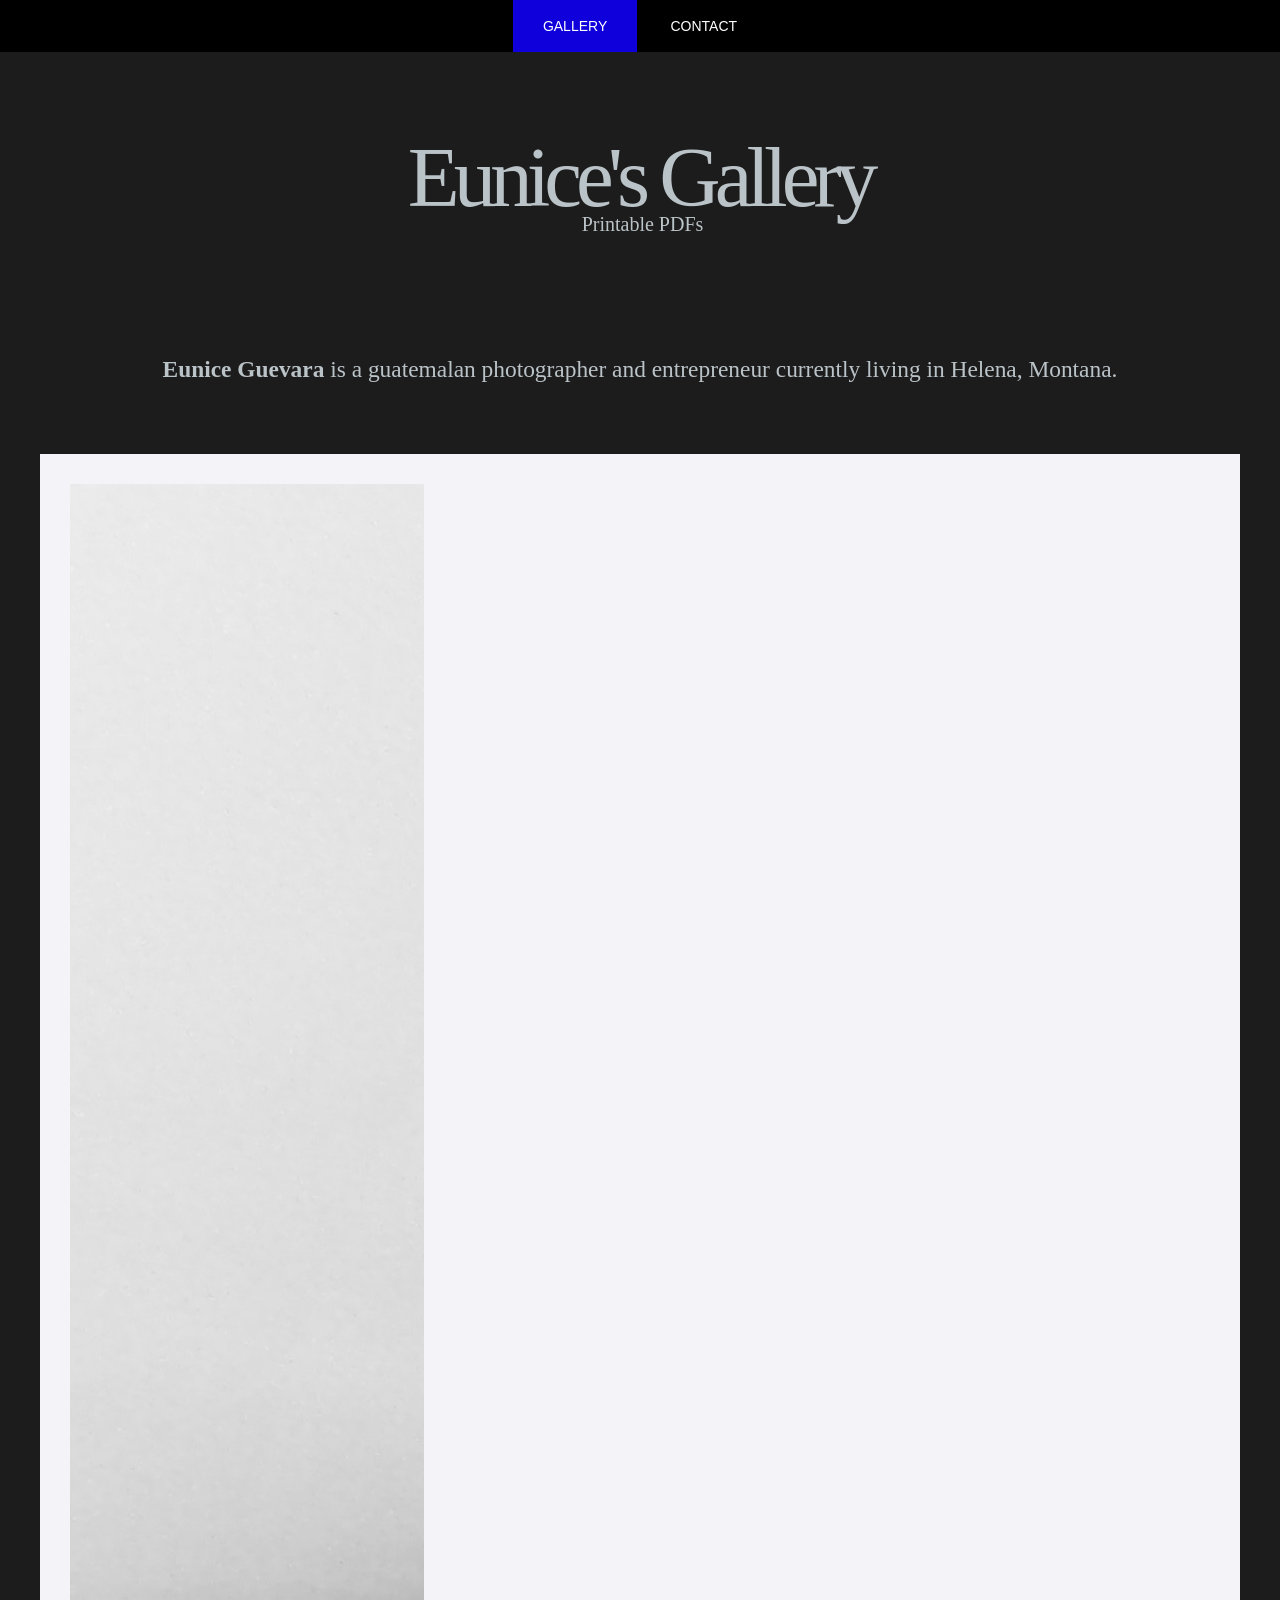
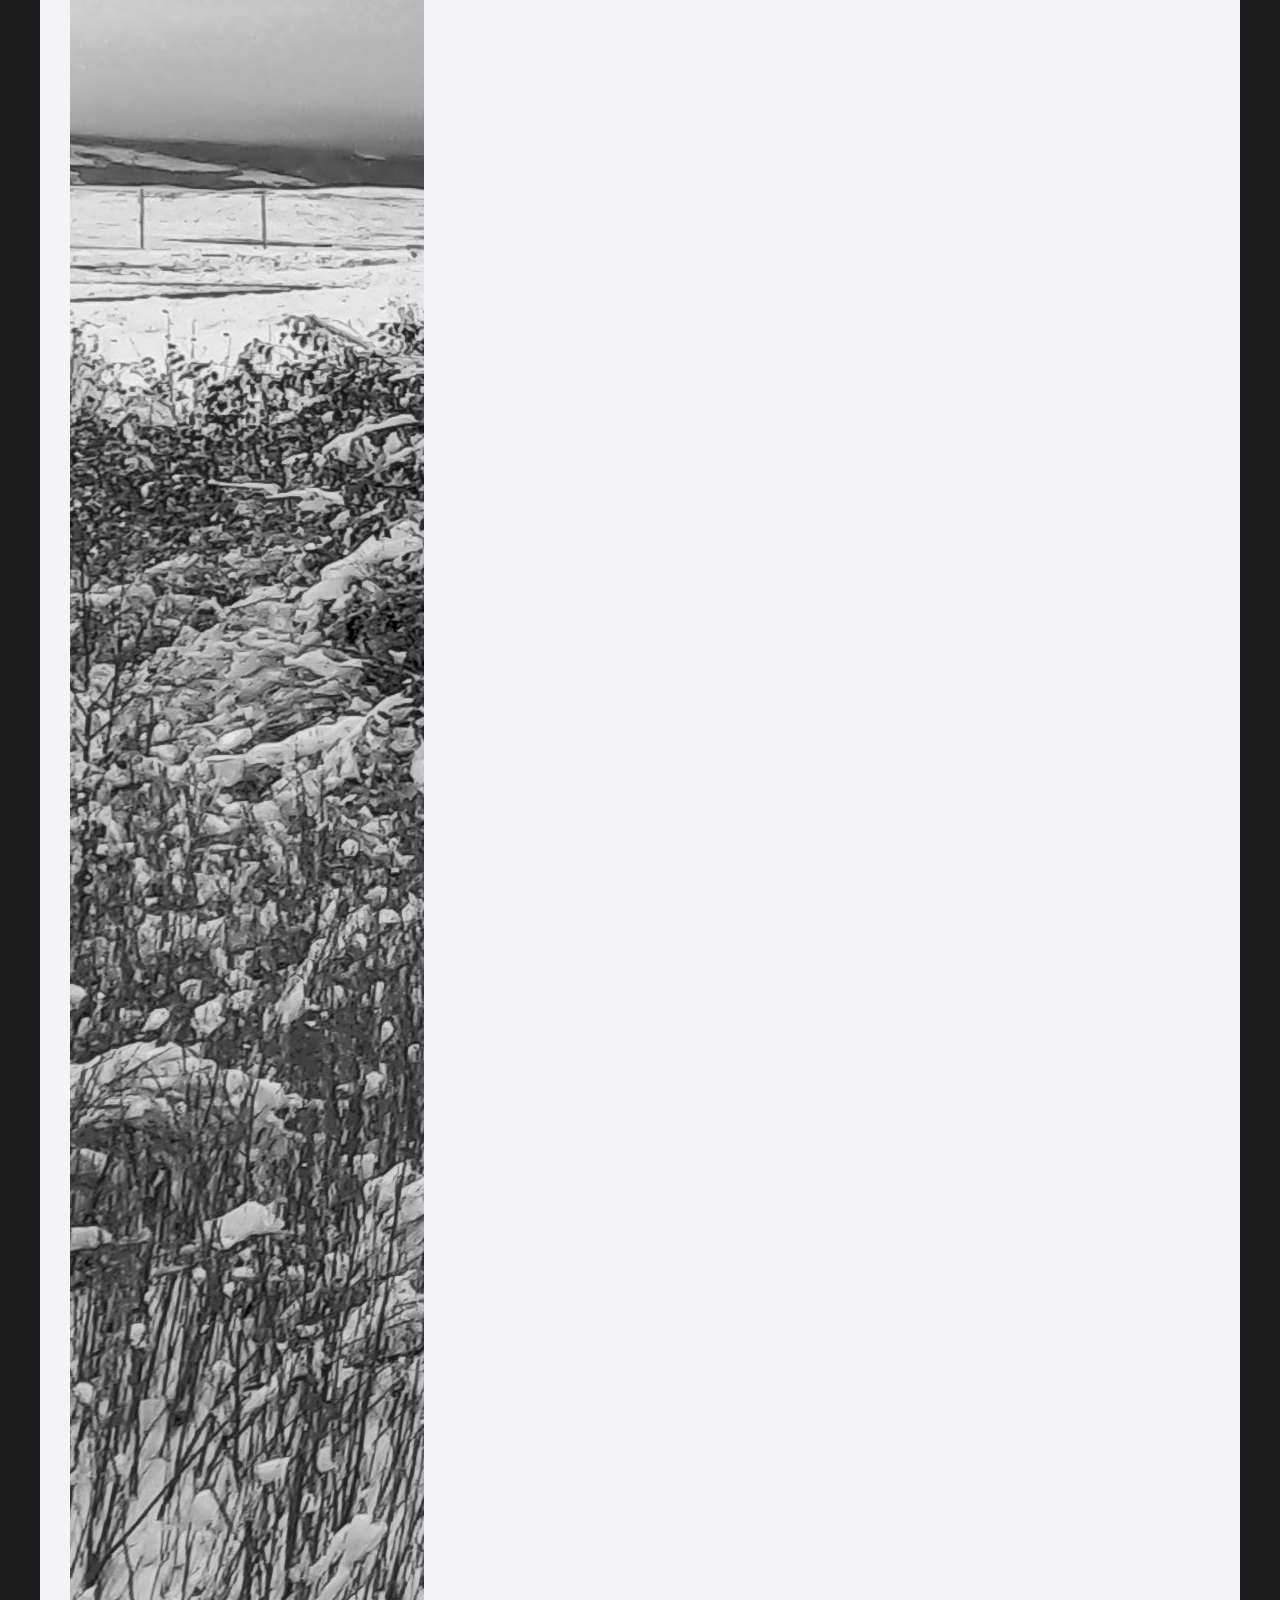
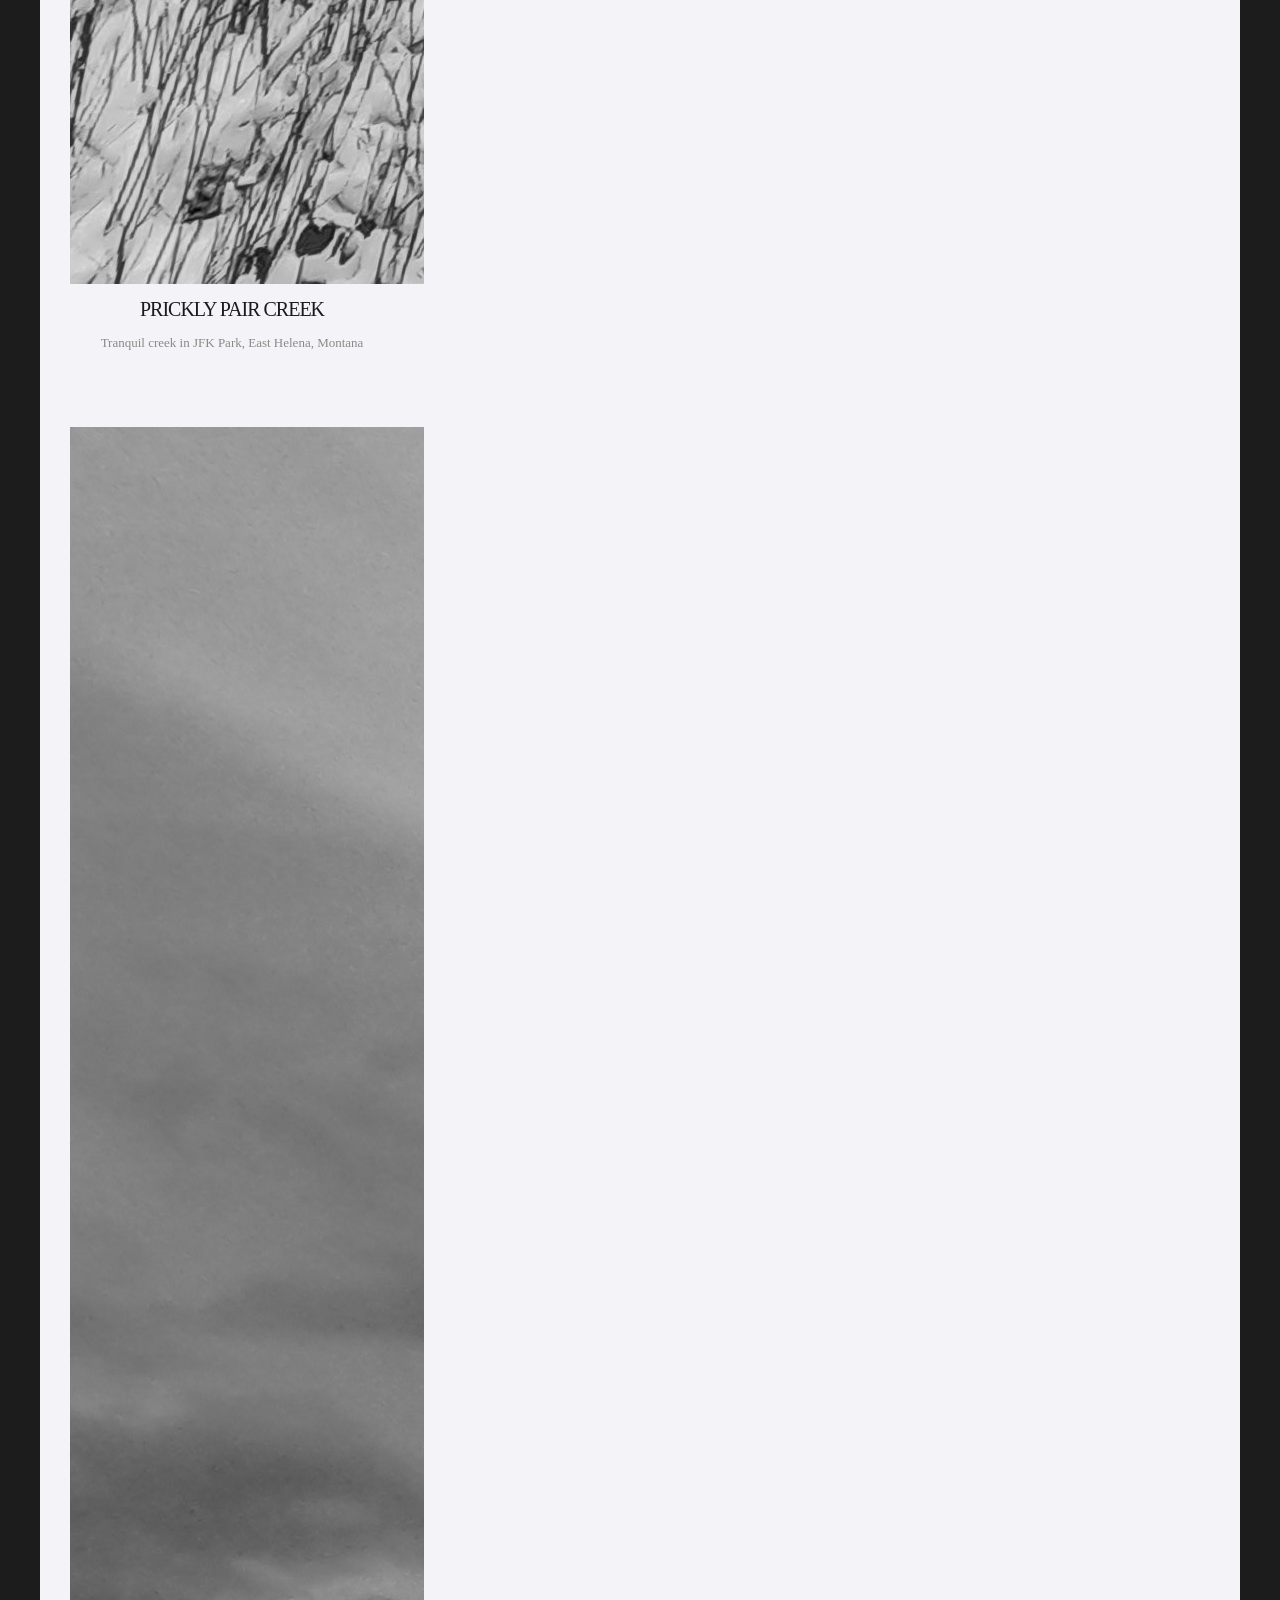
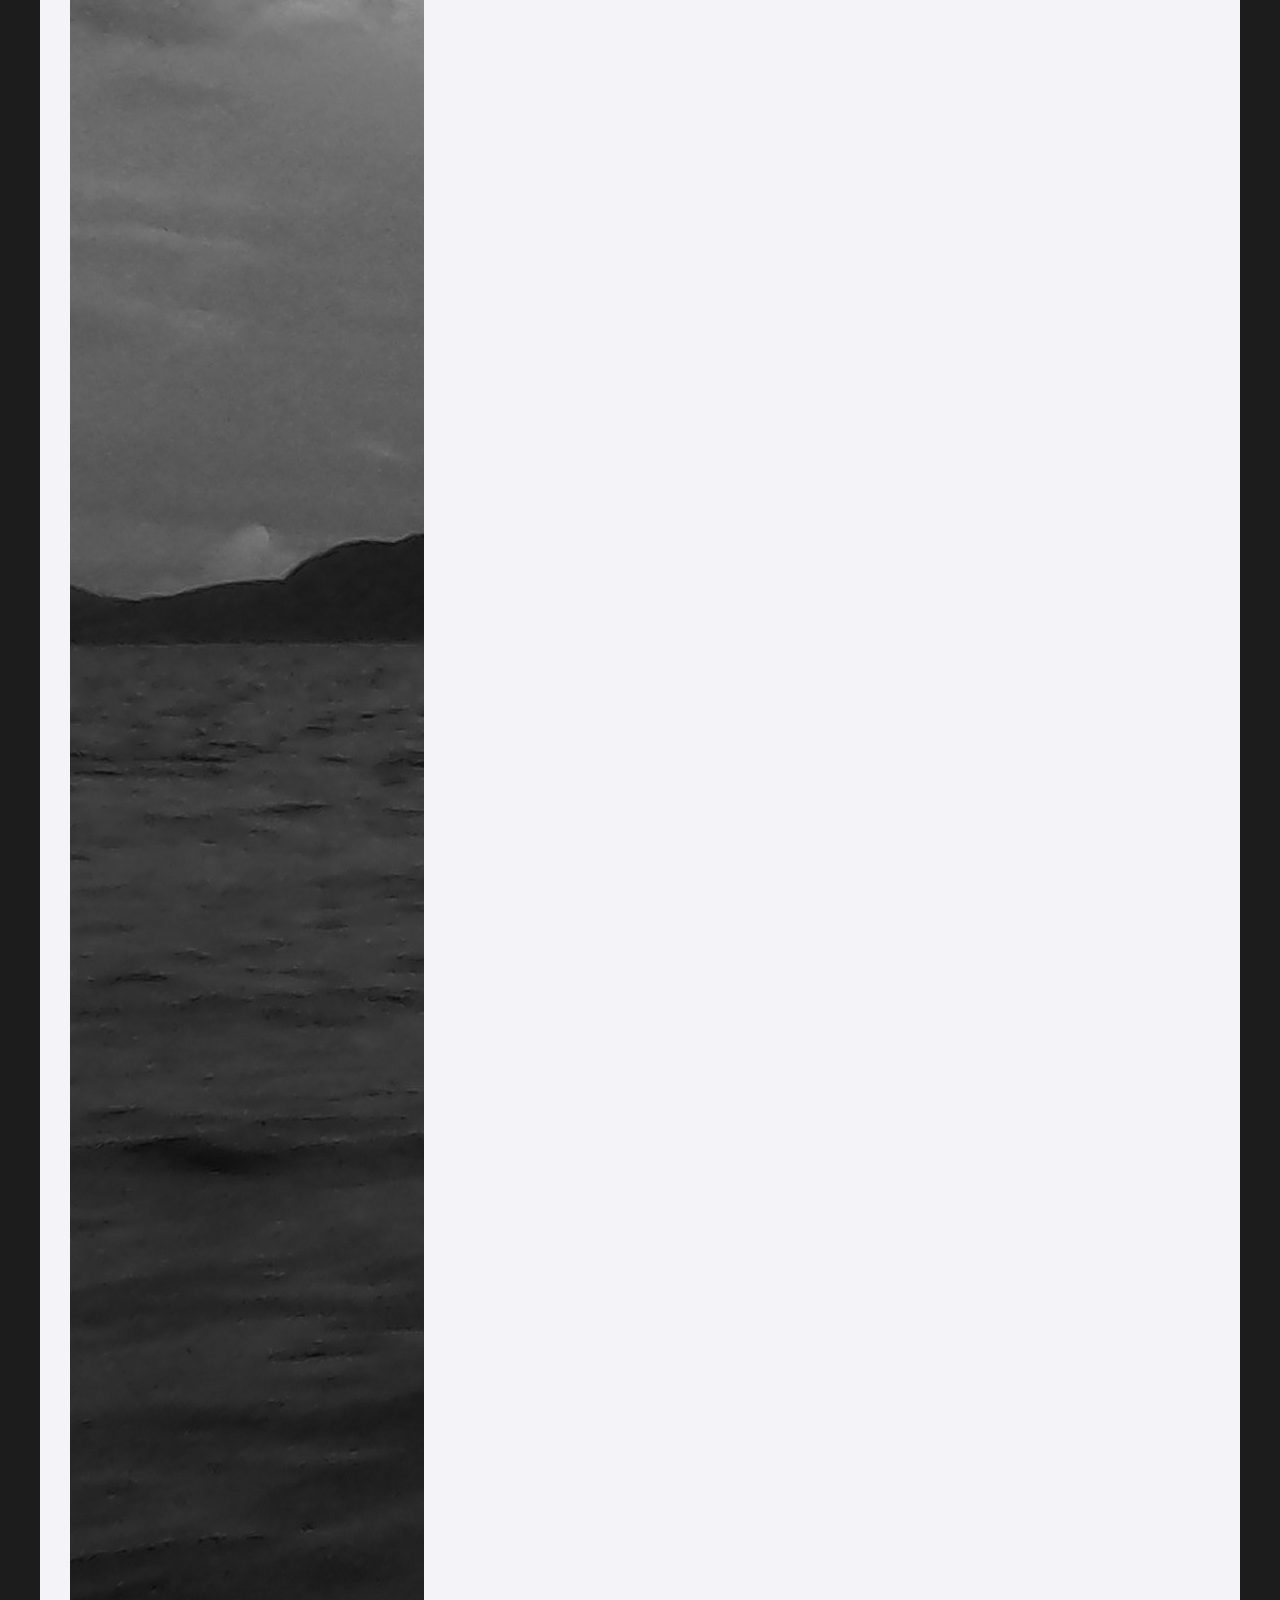
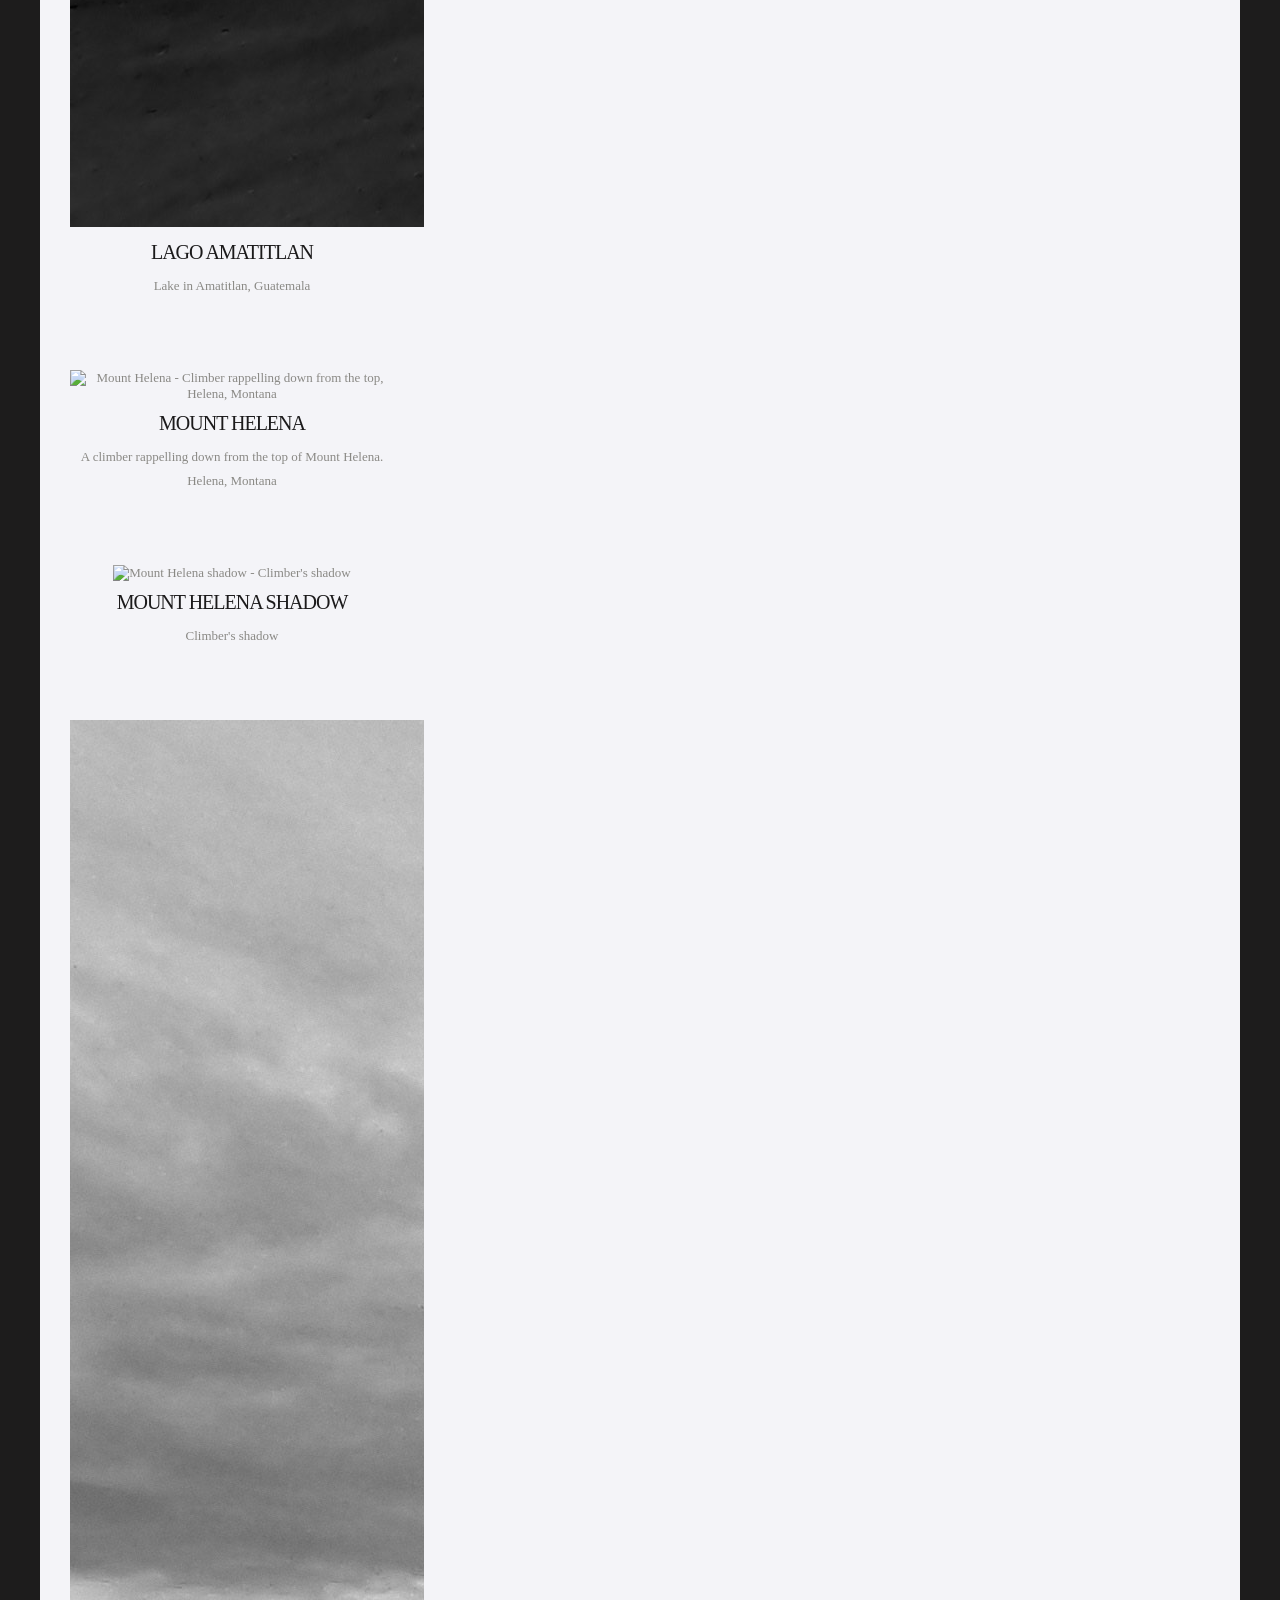
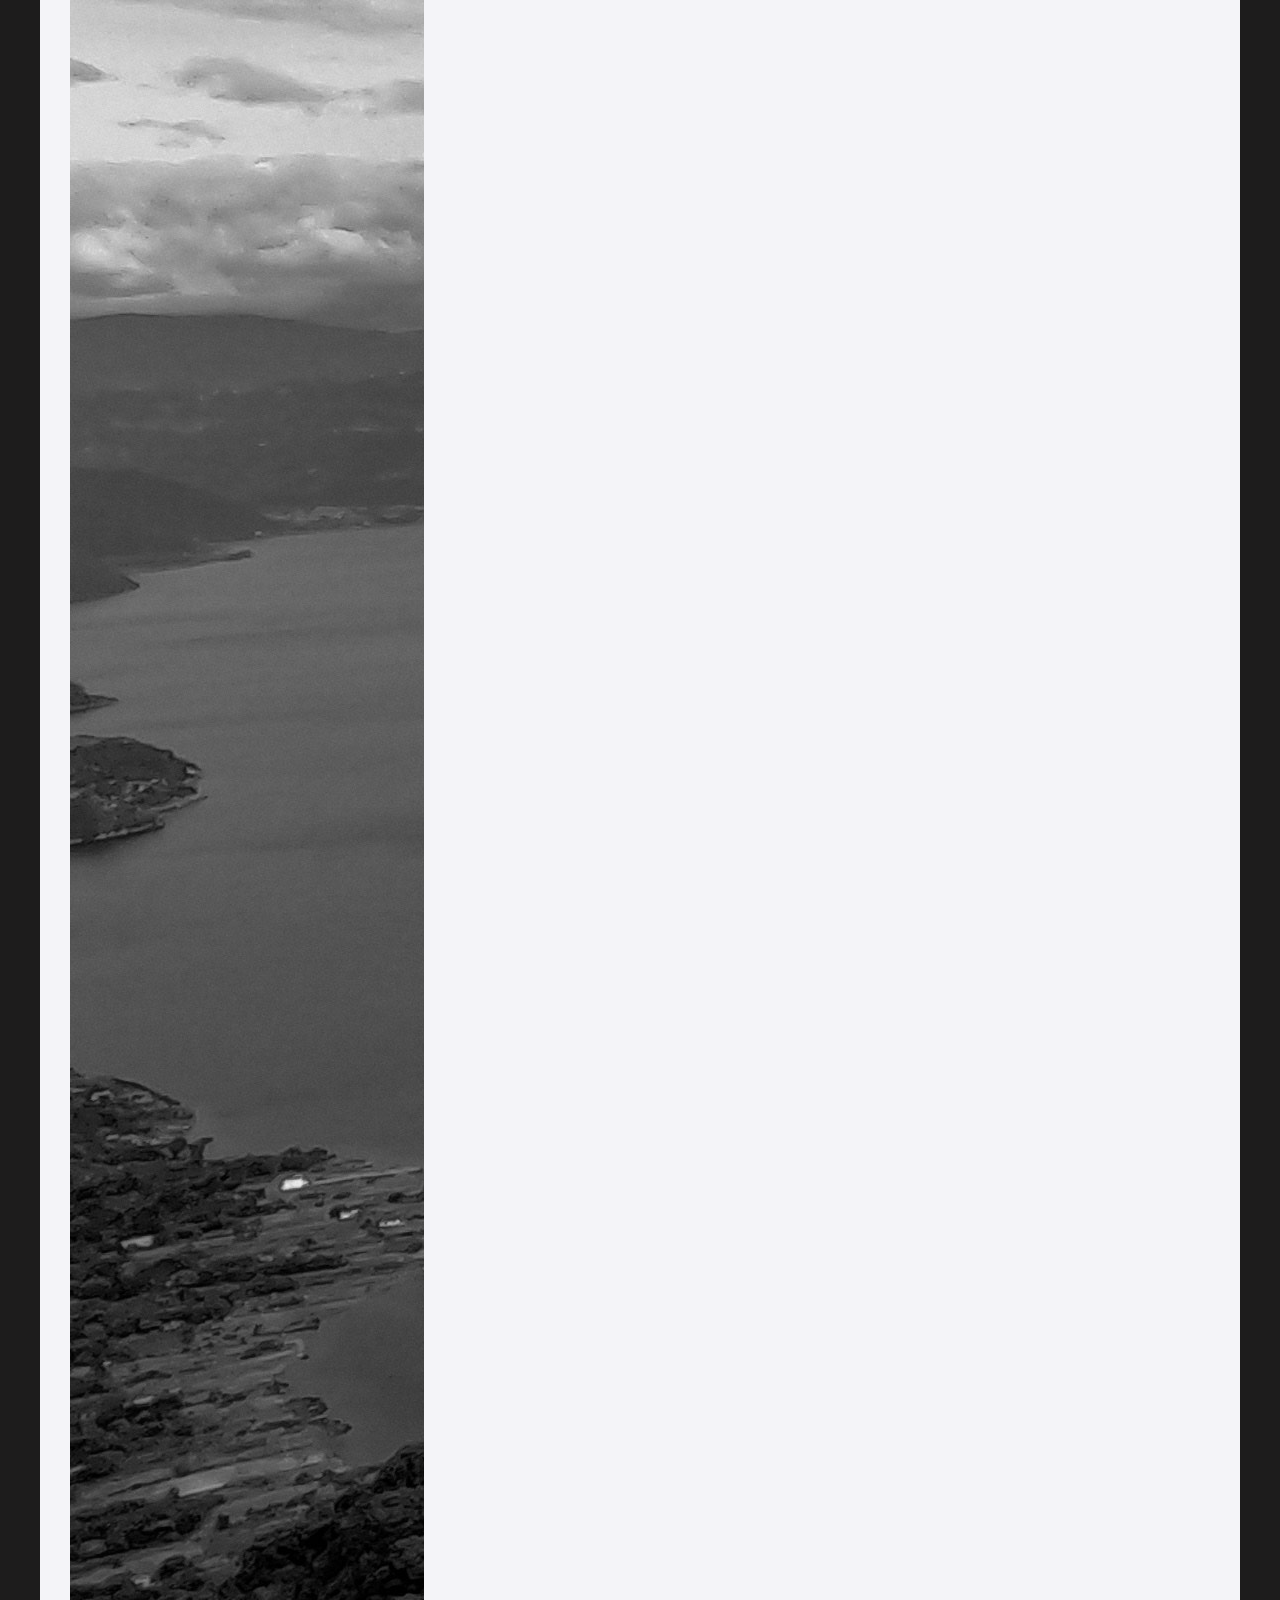
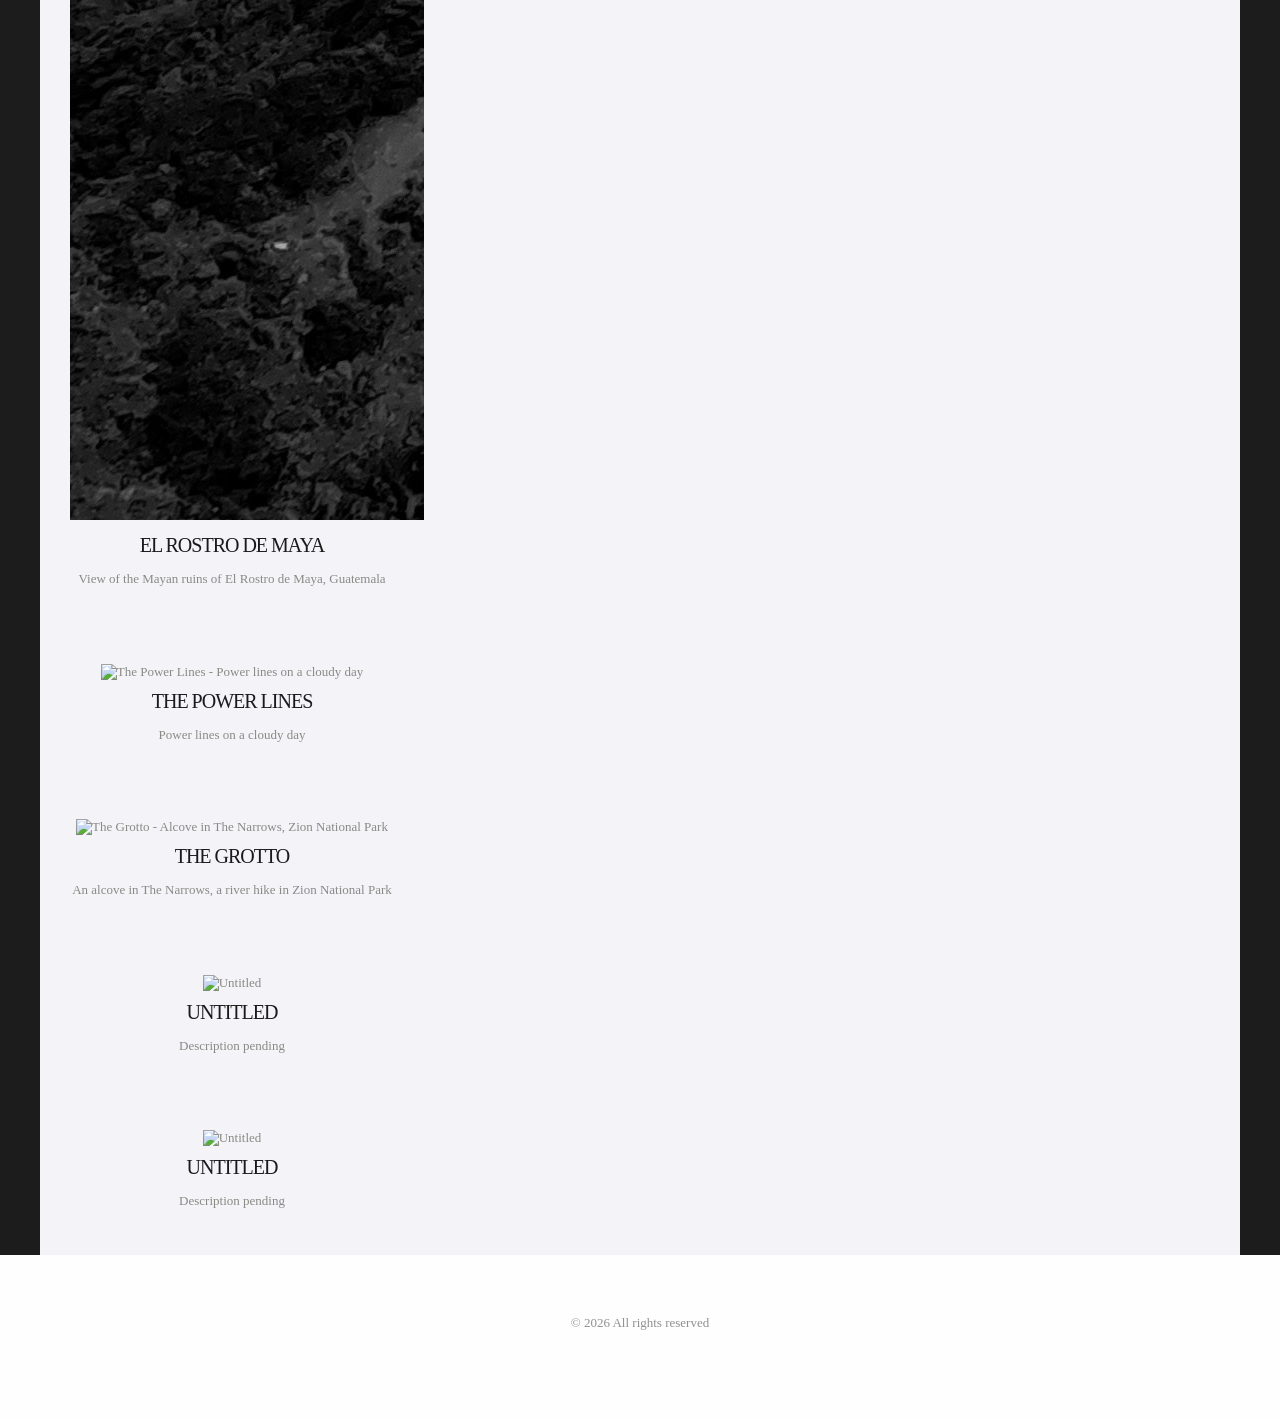
==== index.html @ c4371e1d "HTML layout changes, small bug fixes" ====
<!DOCTYPE html>
<html lang="en">
<head>
<meta charset="utf-8" />
<meta name="viewport" content="width=device-width, initial-scale=1" />
<meta name="keywords" content="" />
<meta name="description" content="" />
<title>Eunice's Gallery</title>
<link href="https://fonts.googleapis.com/css2?family=Cormorant+Garamond:ital,wght@0,400;0,600;1,400&family=Source+Sans+3:ital,wght@0,400;0,600;1,400&display=swap" rel="stylesheet" />
<link href="style.css" rel="stylesheet" type="text/css" media="screen" />
<script async src="https://js.stripe.com/v3/buy-button.js"></script>
</head>
<body>
<div id="wrapper">
	<div id="menu-wrapper">
		<div id="menu" class="container">
			<ul>
				<li class="current_page_item"><a href="index.html">Gallery</a></li>
				<li><a href="contact.html">Contact</a></li>
			</ul>
		</div>
	</div>
	<div id="logo" class="container">
		<h1>Eunice's Gallery</h1>
		<p>Printable PDFs</p>
	</div>
	<div id="page" class="container">
		<div>
			<div class="entry">
				<p class="intro"><strong>Eunice Guevara</strong> is a guatemalan photographer and entrepreneur currently living in Helena, Montana.</p>
			</div>
		</div>
	</div>
	<div class="gallery-grid container">
		<div class="box-style">
			<div class="content">
				<div class="image"><img src="images/img01.jpeg" alt="Prickly Pair Creek - Tranquil creek in JFK Park, East Helena, Montana" /></div>
				<h2>Prickly Pair Creek</h2>
				<p>Tranquil creek in JFK Park, East Helena, Montana</p>
				<stripe-buy-button
					buy-button-id="buy_btn_1Sq5bWKUX8A6YKZTc5hW4Otv"
					publishable-key="pk_live_51Sq2UMKUX8A6YKZTf3K6FGjm3uSjKc6N1aVBlpiPwycsDrg4EuptDWlajyxAMnk3LKfbqgIzJBABtNKM85NfWaEQ00SkptkQhx"
					>
					</stripe-buy-button>
					

<!-- <div>
  <style type="text/css">
    .pp-62KWH99VJ77AY{ text-align:center;border:none;border-radius:0.25rem;min-width:11.625rem;padding:0 2rem;height:2.625rem;font-weight:bold;background-color:#FFD140;color:#000000;font-family:"Helvetica Neue",Arial,sans-serif;font-size:1rem;line-height:1.25rem;cursor:pointer; }
  </style>
  <form action="https://www.paypal.com/ncp/payment/62KWH99VJ77AY" method="post" target="_blank" style="display:inline-grid;justify-items:center;align-content:start;gap:0.5rem;">
    <input class="pp-62KWH99VJ77AY" type="submit" value="Buy Now" />
    <img src="https://www.paypalobjects.com/images/Debit_Credit_APM.svg" alt="cards" />
    <div style="font-size:0.75rem;">
      Powered by
      <img src="https://www.paypalobjects.com/paypal-ui/logos/svg/paypal-wordmark-color.svg" alt="paypal" style="height:0.875rem;vertical-align:middle;" />
    </div>
  </form>
</div> -->
				</div>
			</div>
		<div class="box-style">
			<div class="content">
				<div class="image"><img src="images/img02.jpeg" alt="LAGO Amatitlan - Lake in Amatitlan, Guatemala" /></div>
				<h2>LAGO Amatitlan</h2>
				<p>Lake in Amatitlan, Guatemala </p>
					<stripe-buy-button
					buy-button-id="buy_btn_1Sq5bWKUX8A6YKZTc5hW4Otv"
					publishable-key="pk_live_51Sq2UMKUX8A6YKZTf3K6FGjm3uSjKc6N1aVBlpiPwycsDrg4EuptDWlajyxAMnk3LKfbqgIzJBABtNKM85NfWaEQ00SkptkQhx"
					>
					</stripe-buy-button>
				</div>
			</div>
		<div class="box-style">
			<div class="content">
				<div class="image"><img src="images/img03.jpeg" alt="Mount Helena - Climber rappelling down from the top, Helena, Montana" /></div>
				<h2>Mount Helena</h2>
				<p>A climber rappelling down from the top of Mount Helena. Helena, Montana</p>
					<stripe-buy-button
					buy-button-id="buy_btn_1Sq5bWKUX8A6YKZTc5hW4Otv"
					publishable-key="pk_live_51Sq2UMKUX8A6YKZTf3K6FGjm3uSjKc6N1aVBlpiPwycsDrg4EuptDWlajyxAMnk3LKfbqgIzJBABtNKM85NfWaEQ00SkptkQhx"
					>
					</stripe-buy-button>
				</div>
			</div>
		<div class="box-style">
			<div class="content">
				<div class="image"><img src="images/img04.jpeg" alt="Mount Helena shadow - Climber's shadow" loading="lazy" /></div>
				<h2>Mount Helena Shadow</h2>
				<p>Climber's shadow</p>
					<stripe-buy-button
					buy-button-id="buy_btn_1Sq5bWKUX8A6YKZTc5hW4Otv"
					publishable-key="pk_live_51Sq2UMKUX8A6YKZTf3K6FGjm3uSjKc6N1aVBlpiPwycsDrg4EuptDWlajyxAMnk3LKfbqgIzJBABtNKM85NfWaEQ00SkptkQhx"
					>
					</stripe-buy-button>
				</div>
			</div>
		<div class="box-style">
			<div class="content">
				<div class="image"><img src="images/img05.jpeg" alt="El Rostro de Maya - Mayan ruins, Guatemala" loading="lazy" /></div>
				<h2>El Rostro de Maya</h2>
				<p>View of the Mayan ruins of El Rostro de Maya, Guatemala</p>
					<stripe-buy-button
					buy-button-id="buy_btn_1Sq5bWKUX8A6YKZTc5hW4Otv"
					publishable-key="pk_live_51Sq2UMKUX8A6YKZTf3K6FGjm3uSjKc6N1aVBlpiPwycsDrg4EuptDWlajyxAMnk3LKfbqgIzJBABtNKM85NfWaEQ00SkptkQhx"
					>
					</stripe-buy-button>
				</div>
			</div>
		<div class="box-style">
			<div class="content">
				<div class="image"><img src="images/img06.jpeg" alt="The Power Lines - Power lines on a cloudy day" loading="lazy" /></div>
				<h2>The Power Lines</h2>
				<p>Power lines on a cloudy day</p>
					<stripe-buy-button
					buy-button-id="buy_btn_1Sq5bWKUX8A6YKZTc5hW4Otv"
					publishable-key="pk_live_51Sq2UMKUX8A6YKZTf3K6FGjm3uSjKc6N1aVBlpiPwycsDrg4EuptDWlajyxAMnk3LKfbqgIzJBABtNKM85NfWaEQ00SkptkQhx"
					>
					</stripe-buy-button>
				</div>
			</div>
		<div class="box-style">
			<div class="content">
				<div class="image"><img src="images/img07.jpeg" alt="The Grotto - Alcove in The Narrows, Zion National Park" loading="lazy" /></div>
				<h2>The Grotto</h2>
				<p>An alcove in The Narrows, a river hike in Zion National Park</p>
					<stripe-buy-button
					buy-button-id="buy_btn_1Sq5bWKUX8A6YKZTc5hW4Otv"
					publishable-key="pk_live_51Sq2UMKUX8A6YKZTf3K6FGjm3uSjKc6N1aVBlpiPwycsDrg4EuptDWlajyxAMnk3LKfbqgIzJBABtNKM85NfWaEQ00SkptkQhx"
					>
					</stripe-buy-button>
				</div>
			</div>
		<div class="box-style">
			<div class="content">
				<div class="image"><img src="images/img08.jpeg" alt="Untitled" loading="lazy" /></div>
				<h2>Untitled</h2>
				<p>Description pending</p>
					<stripe-buy-button
					buy-button-id="buy_btn_1Sq5bWKUX8A6YKZTc5hW4Otv"
					publishable-key="pk_live_51Sq2UMKUX8A6YKZTf3K6FGjm3uSjKc6N1aVBlpiPwycsDrg4EuptDWlajyxAMnk3LKfbqgIzJBABtNKM85NfWaEQ00SkptkQhx"
					>
					</stripe-buy-button>
				</div>
			</div>
		<div class="box-style">
			<div class="content">
				<div class="image"><img src="images/img09.jpeg" alt="Untitled" loading="lazy" /></div>
				<h2>Untitled</h2>
				<p>Description pending</p>
					<stripe-buy-button
					buy-button-id="buy_btn_1Sq5bWKUX8A6YKZTc5hW4Otv"
					publishable-key="pk_live_51Sq2UMKUX8A6YKZTf3K6FGjm3uSjKc6N1aVBlpiPwycsDrg4EuptDWlajyxAMnk3LKfbqgIzJBABtNKM85NfWaEQ00SkptkQhx"
					>
					</stripe-buy-button>
				</div>
			</div>
	</div>
	
</div>
<div id="footer">
	<p>© 2026 All rights reserved</p>
</div>
<div id="lightbox" aria-hidden="true">
	<img src="" alt="" />
</div>
<script>
document.querySelectorAll('.gallery-grid .image img').forEach(function(img) {
	img.style.cursor = 'pointer';
	img.addEventListener('click', function() {
		var lb = document.getElementById('lightbox');
		lb.querySelector('img').src = this.src;
		lb.querySelector('img').alt = this.alt;
		lb.classList.add('active');
		lb.setAttribute('aria-hidden', 'false');
	});
});
document.getElementById('lightbox').addEventListener('click', function() {
	this.classList.remove('active');
	this.setAttribute('aria-hidden', 'true');
});
</script>
</body>
</html>
---- style.css ----
/*
Design by TEMPLATED
http://templated.co
Released for free under the Creative Commons Attribution License
*/

body {
	margin: 0;
	padding: 0;
	background: #dde6e50a;
	font-family: 'Oxygen', serif;
	font-size: 13px;
	color: #8A8985;
}

h1, h2, h3 {
	margin: 0;
	padding: 0;
	text-transform: uppercase;
	font-weight: 300;
	color: #bac3c7;
}

h1 {
	font-size: 2em;
}

h2 {
	font-size: 2.8em;
	
}

h3 {
	font-size: 1.6em;
}

p, ul, ol {
	margin-top: 0;
	line-height: 180%;
}

.intro {
	text-align: center;
	font-size: 1.8em;
	color: #bac3c7;
}

ul, ol {
}

a {
	text-decoration: none;
	color: #5BA689;
}

a:hover {
}

/* Wrapper controls the background color of the page */
#wrapper {
	overflow: hidden;
	background: #1d1c1c;
}

.container {
	width: 1200px;
	margin: 0px auto;
}

/* Header */

#header-wrapper {
	overflow: hidden;
	height: 600px;
}

#header {
	width: 960px;
	height: 200px;
	margin: 0 auto;
	padding: 0px 20px;
}

/* Banner */

#banner {
	overflow: hidden;
	height: 400px;
	background: url(images/img04.jpg) no-repeat center bottom;
}

#banner .image-style {
	border: 15px solid #F4F4F4;
}

/* Logo */

#logo {
	overflow: hidden;
	height: 250px;
}

#logo h1, #logo p {
	text-align: center;
}

#logo h1 {
	padding: 50px 0px 0px 0px;
	letter-spacing: -6px;
	text-transform: none;
	font-size: 85px;
}

#logo p {
	margin-top: -20px;
	padding: 0px 0px 0px 5px;
	font-size: 20px;
	font-weight: 300;
	color: #bac3c7;
}

#logo p a {
	color: #696969;
}

#logo a {
	border: none;
	background: none;
	text-decoration: none;
	color: #3C342E;
}

/* Splash */

#splash {
	overflow: hidden;
	padding: 0px 0px 50px 0px;
	border-bottom: 1px dashed #E7E2DC;
	letter-spacing: -3px;
	text-align: center;
	font-size: 48px;
}

#splash span {
	color: #313131;
}

/* Search */

#search {
	float: right;
	width: 280px;
	height: 60px;
	padding: 20px 0px 0px 0px;
}

#search form {
	height: 41px;
	margin: 0;
	padding: 10px 0 0 20px;
}

#search fieldset {
	margin: 0;
	padding: 0;
	border: none;
}

#search-text {
	width: 170px;
	padding: 6px 5px 2px 5px;
	border: 1px solid #DEDEDE;
	background: #FFFFFF;
	text-transform: lowercase;
	font: normal 11px Arial, Helvetica, sans-serif;
	color: #5D781D;
}

#search-submit {
	width: 50px;
	height: 22px;
	border: none;
	background: #B9B9B9;
	color: #000000;
}

/* Menu */

#menu-wrapper {
	overflow: hidden;
	height: 52px;
	margin-bottom: 2em;
	background: #000000;
}

#menu {
	overflow: hidden;
	height: 52px;
}

#menu ul {
	margin: 0;
	padding: 0px 0px 0px 0px;
	list-style: none;
	line-height: normal;
	text-align: center;
}

#menu li {
	display: inline-block;
}

#menu a {
	display: block;
	padding: 0px 30px;
	line-height: 52px;
	border: none;
	text-decoration: none;
	text-transform: lowercase;
	text-align: center;
	text-transform: uppercase;
	font-family: 'Oswald', sans-serif;
	font-size: 14px;
	font-weight: 300;
	color: #FFFFFF;
}

#menu a:hover, #menu .current_page_item a {
	background: #0F00DB;
	text-decoration: none;
	color: #FFFFFF;
}

#menu .current_page_item a {
}

/* Page */

#page {
	overflow: hidden;
	padding: 20px 20px 40px 20px;
}

/* Content */

#content {
	float: left;
	width: 752px;
	padding: 0px 0px 0px 0px;
	
	
}

.post {
	overflow: hidden;
}

.post .title {
	margin: 0px 0px 30px 0px;
	padding: 0px 0px 10px 0px;
	border-bottom: 3px solid #E0E1D6;
	text-shadow: 1px 1px 0px #FFFFFF;
	font-size: 26px;
	color: #373737;
}

.post .title a {
	border: none;
	color: #373737;
}

.post .meta {
	margin-bottom: 30px;
	padding: 0px;
	text-align: left;
	font-size: 16px;
}

.post .meta .date {
	float: left;
}

.post .meta .posted {
	float: right;
}

.post .meta a {
}

.post .entry {
	padding: 0px 0px 20px 0px;
	padding-bottom: 20px;
	text-align: justify;
}

.links {
	padding-top: 20px;
	margin-bottom: 30px;
}

.more {
	display: block;
	float: left;
	width: 88px;
	height: 25px;
	padding: 2px 0px 0px 0px;
	margin-right: 10px;
	background: url(images/img08.jpg) no-repeat left top;
	text-align: center;
	color: #FFFFFF;
}

.comments {
	display: block;
	float: left;
	width: 88px;
	height: 25px;
	padding: 2px 0px 0px 0px;
	background: url(images/img08.jpg) no-repeat left top;
	text-align: center;
	color: #FFFFFF;
}

/* Sidebar */

#sidebar {
	float: right;
	width: 384px;
	margin: 0px;
	padding: 0px 0px 0px 0px;
	color: #787878;
}

#sidebar h2 {
	margin: 0px 0px 30px 0px;
	padding: 0px 0px 10px 0px;
	border-bottom: 3px solid #E0E1D6;
	text-shadow: 1px 1px 0px #FFFFFF;
	font-size: 26px;
	color: #373737;
}

#sidebar a {
	border: none;
}

#sidebar a:hover {
	text-decoration: underline;
}

/* Calendar */

#calendar {
}

#calendar_wrap {
	padding: 20px;
}

#calendar table {
	width: 100%;
}

#calendar tbody td {
	text-align: center;
}

#calendar #next {
	text-align: right;
}

/* Three Column Footer Content */

#footer-bg {
	overflow: hidden;
	padding: 70px 0px;
	background: #3C342E;
	border-top: 10px solid #E5E6DD;
}

#footer-content {
}

#footer-content h2 {
	margin: 0px 0px 20px 0px;
	padding: 0px 0px 10px 0px;
	border-bottom: 2px solid #DE5635;
	font-size: 22px;
	color: #FFFFFF;
}

#column1 {
	float: left;
	width: 384px;
	margin-right: 20px;
}

#column2 {
	float: left;
	width: 384px;
}

#column3 {
	float: right;
	width: 384px;
}

/* Footer */

#footer {
	height: 100px;
	margin: 0 auto;
	padding: 50px 0px 0px 0px;
}

#footer p {
	margin: 0;
	padding-top: 10px;
	line-height: normal;
	text-align: center;
	text-shadow: 1px 1px 0px #FFFFFF;
	color: #909090;
}

#footer a {
	text-decoration: underline;
	color: #909090;
}

#footer a:hover {
	text-decoration: none;
	color: #383838;
}

/* Contact page: keep the footer compact since the page has minimal content */
.page-contact #footer {
	height: auto;
	padding: 16px 0px;
}

.page-contact #footer p {
	padding-top: 15px;
}

/* Contact page: shrink the tall header area so the footer doesn't feel far away */
.page-contact #logo {
	height: 700px;
	padding-bottom: 20px;
}

.page-contact #logo h1 {
	padding-top: 30px;
}

.box1 {
	overflow: hidden;
	height: 300px;
	background: url(images/img04.jpg) no-repeat center bottom;
}

.list-style1 {
	margin: 0px;
	padding: 0px;
	list-style: none;
}

.list-style1 li {
	padding: 7px 0px 7px 0px;
	border-top: 1px dashed #E7E2DC;
}

.list-style1 .first {
	padding-top: 0px;
	border-top: none;
}

.list-style2 {
	margin: 0px;
	padding: 0px;
	list-style: none;
}

.list-style2 li {
	padding: 7px 0px 7px 0px;
}

.list-style2 a {
	color: #8A8985;
}

.list-style2 a:hover {
	text-decoration: underline;
}

.list-style2 .first {
	padding-top: 0px;
	border-top: none;
	background: none;
}

/* Banner */

#banner {
	overflow: hidden;
	height: 450px;
	background: url(images/img04.png) no-repeat center bottom;
}

/* Three Column Content */

#three-column {
	overflow: hidden;
	padding: 10px 0px 50px 0px;
}

#three-column .tbox1 {
	float: left;
	width: 384px;
	margin-right: 20px;
}

#three-column .tbox2 {
	float: left;
	width: 384px;
}

#three-column .tbox3 {
	float: right;
	width: 384px;
}

.box-style {
	background: #f4f4f8;
	text-align: center;
}

.box-style01
{
}


.box-style02
{
}

.box-style03
{
}


.box-style h2 {
	padding: 10px 0px;
	letter-spacing: -1px;
	font-size: 20px;
	color: #1b1a1b;
}

.box-style .image {
	width: 324px;
}

.box-style .arrow {
}

.box-style .content {
	overflow: hidden;
	width: 324px;
	padding: 30px;
}


.divider {
	overflow: hidden;
	height: 50px;
	background: url(images/img04.png) no-repeat center top;
}

.button
{
	display: inline-block;
	margin: 1em 0em;
	background: #000;
	padding: 1em 2em;
	color: #FFFFFF;
}
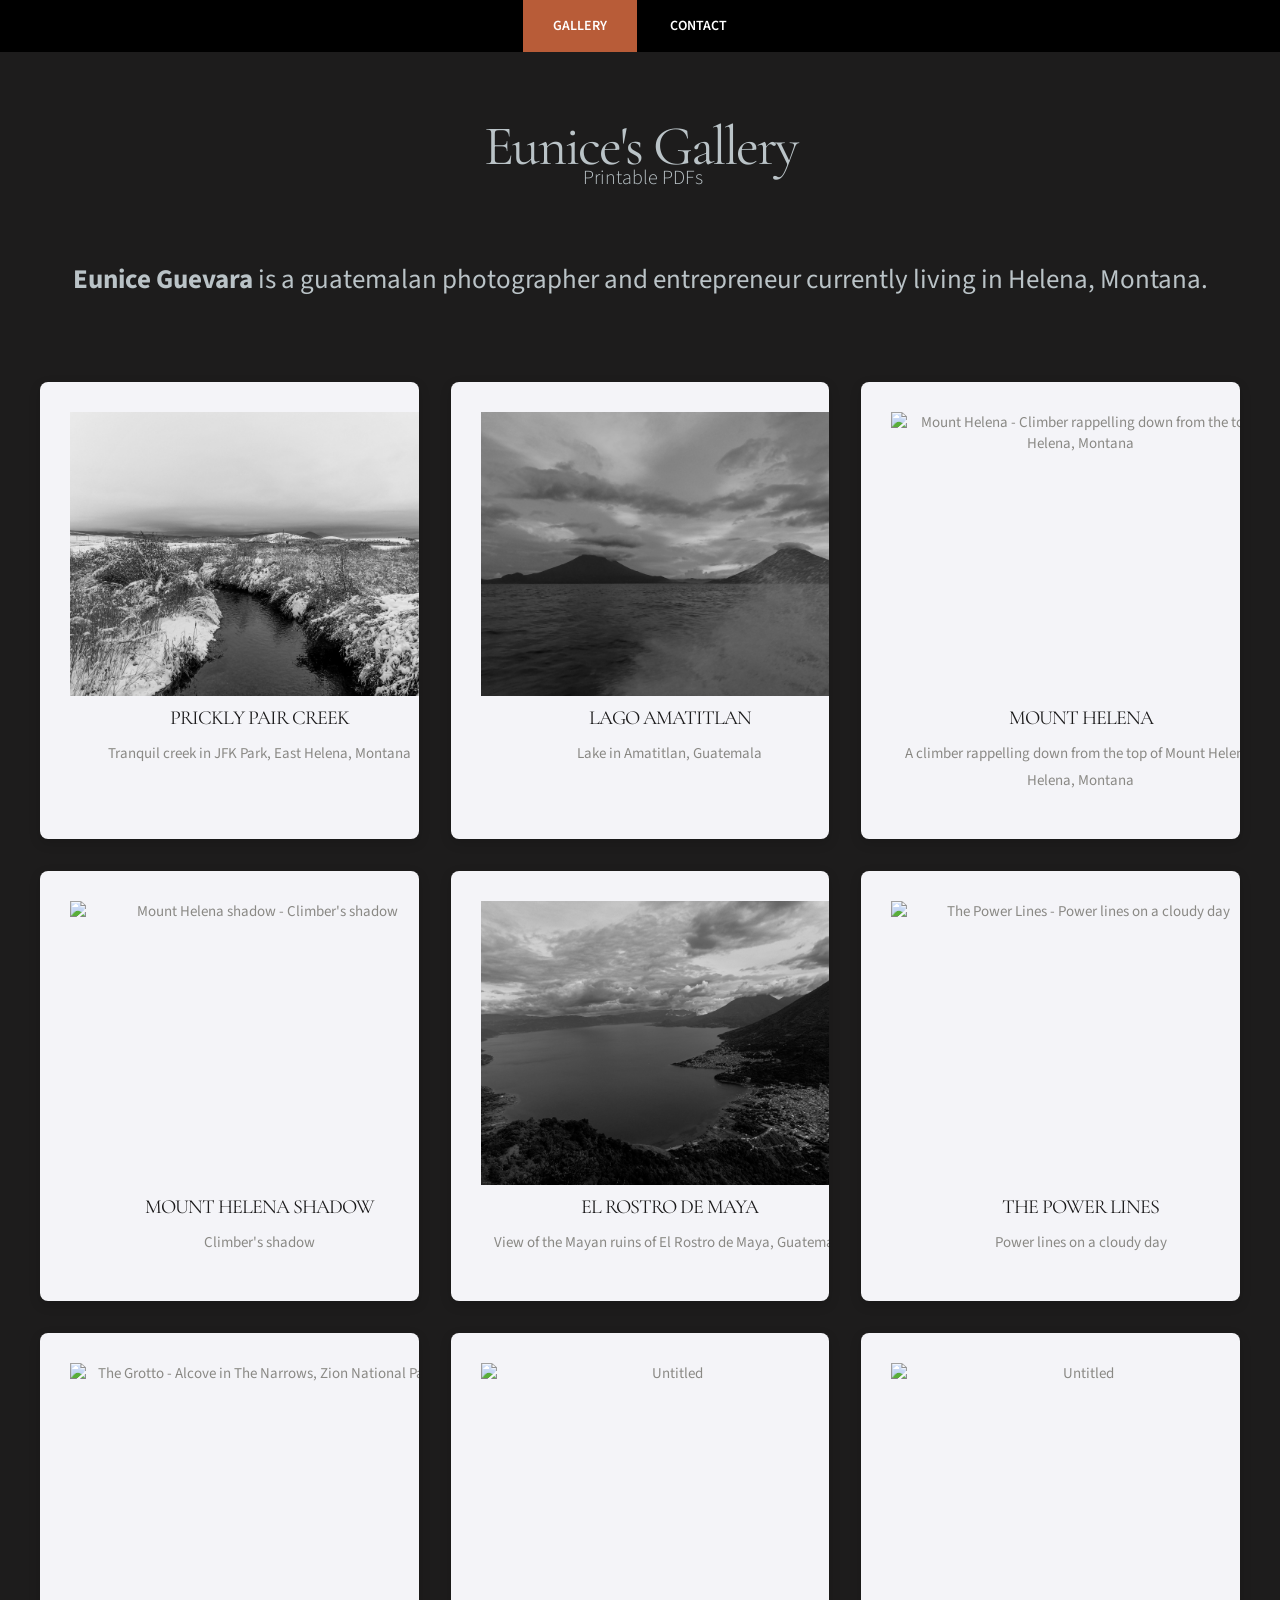
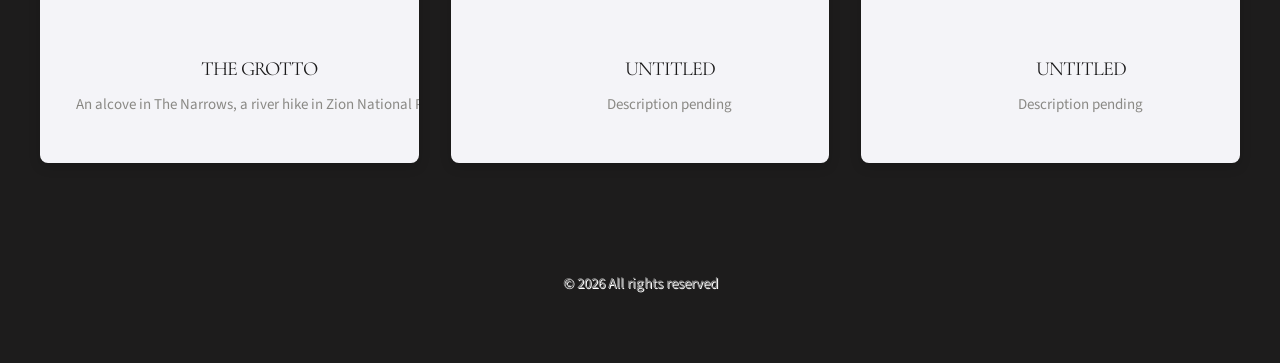
==== commit 8e450403: "push layout changes and small bug fixes" ====
--- a/index.html
+++ b/index.html
@@ -1,50 +1,60 @@
-<!DOCTYPE html>
+<!doctype html>
 <html lang="en">
-<head>
-<meta charset="utf-8" />
-<meta name="viewport" content="width=device-width, initial-scale=1" />
-<meta name="keywords" content="" />
-<meta name="description" content="" />
-<title>Eunice's Gallery</title>
-<link href="https://fonts.googleapis.com/css2?family=Cormorant+Garamond:ital,wght@0,400;0,600;1,400&family=Source+Sans+3:ital,wght@0,400;0,600;1,400&display=swap" rel="stylesheet" />
-<link href="style.css" rel="stylesheet" type="text/css" media="screen" />
-<script async src="https://js.stripe.com/v3/buy-button.js"></script>
-</head>
-<body>
-<div id="wrapper">
-	<div id="menu-wrapper">
-		<div id="menu" class="container">
-			<ul>
-				<li class="current_page_item"><a href="index.html">Gallery</a></li>
-				<li><a href="contact.html">Contact</a></li>
-			</ul>
-		</div>
-	</div>
-	<div id="logo" class="container">
-		<h1>Eunice's Gallery</h1>
-		<p>Printable PDFs</p>
-	</div>
-	<div id="page" class="container">
-		<div>
-			<div class="entry">
-				<p class="intro"><strong>Eunice Guevara</strong> is a guatemalan photographer and entrepreneur currently living in Helena, Montana.</p>
-			</div>
-		</div>
-	</div>
-	<div class="gallery-grid container">
-		<div class="box-style">
-			<div class="content">
-				<div class="image"><img src="images/img01.jpeg" alt="Prickly Pair Creek - Tranquil creek in JFK Park, East Helena, Montana" /></div>
-				<h2>Prickly Pair Creek</h2>
-				<p>Tranquil creek in JFK Park, East Helena, Montana</p>
-				<stripe-buy-button
-					buy-button-id="buy_btn_1Sq5bWKUX8A6YKZTc5hW4Otv"
-					publishable-key="pk_live_51Sq2UMKUX8A6YKZTf3K6FGjm3uSjKc6N1aVBlpiPwycsDrg4EuptDWlajyxAMnk3LKfbqgIzJBABtNKM85NfWaEQ00SkptkQhx"
-					>
-					</stripe-buy-button>
-					
+  <head>
+    <meta charset="utf-8" />
+    <meta name="viewport" content="width=device-width, initial-scale=1" />
+    <meta name="keywords" content="" />
+    <meta name="description" content="" />
+    <title>Eunice's Gallery</title>
+    <link
+      href="https://fonts.googleapis.com/css2?family=Cormorant+Garamond:ital,wght@0,400;0,600;1,400&family=Source+Sans+3:ital,wght@0,400;0,600;1,400&display=swap"
+      rel="stylesheet"
+    />
+    <link href="style.css" rel="stylesheet" type="text/css" media="screen" />
+    <script async src="https://js.stripe.com/v3/buy-button.js"></script>
+  </head>
+  <body>
+    <div id="wrapper">
+      <div id="menu-wrapper">
+        <div id="menu" class="container">
+          <ul>
+            <li class="current_page_item"><a href="index.html">Gallery</a></li>
+            <li><a href="contact.html">Contact</a></li>
+          </ul>
+        </div>
+      </div>
+      <div id="logo" class="container">
+        <h1>Eunice's Gallery</h1>
+        <p>Printable PDFs</p>
+      </div>
+      <div id="page" class="container">
+        <div>
+          <div class="entry">
+            <p class="intro">
+              <strong>Eunice Guevara</strong> is a guatemalan photographer and
+              entrepreneur currently living in Helena, Montana.
+            </p>
+          </div>
+        </div>
+      </div>
+      <div class="gallery-grid container">
+        <div class="box-style">
+          <div class="content">
+            <div class="image">
+              <img
+                src="images/img01.jpeg"
+                alt="Prickly Pair Creek - Tranquil creek in JFK Park, East Helena, Montana"
+              />
+            </div>
+            <h2>Prickly Pair Creek</h2>
+            <p>Tranquil creek in JFK Park, East Helena, Montana</p>
+            <stripe-buy-button
+              buy-button-id="buy_btn_1Sq5bWKUX8A6YKZTc5hW4Otv"
+              publishable-key="pk_live_51Sq2UMKUX8A6YKZTf3K6FGjm3uSjKc6N1aVBlpiPwycsDrg4EuptDWlajyxAMnk3LKfbqgIzJBABtNKM85NfWaEQ00SkptkQhx"
+            >
+            </stripe-buy-button>
 
-<!-- <div>
+            <!-- <div>
   <style type="text/css">
     .pp-62KWH99VJ77AY{ text-align:center;border:none;border-radius:0.25rem;min-width:11.625rem;padding:0 2rem;height:2.625rem;font-weight:bold;background-color:#FFD140;color:#000000;font-family:"Helvetica Neue",Arial,sans-serif;font-size:1rem;line-height:1.25rem;cursor:pointer; }
   </style>
@@ -57,128 +67,172 @@
     </div>
   </form>
 </div> -->
-				</div>
-			</div>
-		<div class="box-style">
-			<div class="content">
-				<div class="image"><img src="images/img02.jpeg" alt="LAGO Amatitlan - Lake in Amatitlan, Guatemala" /></div>
-				<h2>LAGO Amatitlan</h2>
-				<p>Lake in Amatitlan, Guatemala </p>
-					<stripe-buy-button
-					buy-button-id="buy_btn_1Sq5bWKUX8A6YKZTc5hW4Otv"
-					publishable-key="pk_live_51Sq2UMKUX8A6YKZTf3K6FGjm3uSjKc6N1aVBlpiPwycsDrg4EuptDWlajyxAMnk3LKfbqgIzJBABtNKM85NfWaEQ00SkptkQhx"
-					>
-					</stripe-buy-button>
-				</div>
-			</div>
-		<div class="box-style">
-			<div class="content">
-				<div class="image"><img src="images/img03.jpeg" alt="Mount Helena - Climber rappelling down from the top, Helena, Montana" /></div>
-				<h2>Mount Helena</h2>
-				<p>A climber rappelling down from the top of Mount Helena. Helena, Montana</p>
-					<stripe-buy-button
-					buy-button-id="buy_btn_1Sq5bWKUX8A6YKZTc5hW4Otv"
-					publishable-key="pk_live_51Sq2UMKUX8A6YKZTf3K6FGjm3uSjKc6N1aVBlpiPwycsDrg4EuptDWlajyxAMnk3LKfbqgIzJBABtNKM85NfWaEQ00SkptkQhx"
-					>
-					</stripe-buy-button>
-				</div>
-			</div>
-		<div class="box-style">
-			<div class="content">
-				<div class="image"><img src="images/img04.jpeg" alt="Mount Helena shadow - Climber's shadow" loading="lazy" /></div>
-				<h2>Mount Helena Shadow</h2>
-				<p>Climber's shadow</p>
-					<stripe-buy-button
-					buy-button-id="buy_btn_1Sq5bWKUX8A6YKZTc5hW4Otv"
-					publishable-key="pk_live_51Sq2UMKUX8A6YKZTf3K6FGjm3uSjKc6N1aVBlpiPwycsDrg4EuptDWlajyxAMnk3LKfbqgIzJBABtNKM85NfWaEQ00SkptkQhx"
-					>
-					</stripe-buy-button>
-				</div>
-			</div>
-		<div class="box-style">
-			<div class="content">
-				<div class="image"><img src="images/img05.jpeg" alt="El Rostro de Maya - Mayan ruins, Guatemala" loading="lazy" /></div>
-				<h2>El Rostro de Maya</h2>
-				<p>View of the Mayan ruins of El Rostro de Maya, Guatemala</p>
-					<stripe-buy-button
-					buy-button-id="buy_btn_1Sq5bWKUX8A6YKZTc5hW4Otv"
-					publishable-key="pk_live_51Sq2UMKUX8A6YKZTf3K6FGjm3uSjKc6N1aVBlpiPwycsDrg4EuptDWlajyxAMnk3LKfbqgIzJBABtNKM85NfWaEQ00SkptkQhx"
-					>
-					</stripe-buy-button>
-				</div>
-			</div>
-		<div class="box-style">
-			<div class="content">
-				<div class="image"><img src="images/img06.jpeg" alt="The Power Lines - Power lines on a cloudy day" loading="lazy" /></div>
-				<h2>The Power Lines</h2>
-				<p>Power lines on a cloudy day</p>
-					<stripe-buy-button
-					buy-button-id="buy_btn_1Sq5bWKUX8A6YKZTc5hW4Otv"
-					publishable-key="pk_live_51Sq2UMKUX8A6YKZTf3K6FGjm3uSjKc6N1aVBlpiPwycsDrg4EuptDWlajyxAMnk3LKfbqgIzJBABtNKM85NfWaEQ00SkptkQhx"
-					>
-					</stripe-buy-button>
-				</div>
-			</div>
-		<div class="box-style">
-			<div class="content">
-				<div class="image"><img src="images/img07.jpeg" alt="The Grotto - Alcove in The Narrows, Zion National Park" loading="lazy" /></div>
-				<h2>The Grotto</h2>
-				<p>An alcove in The Narrows, a river hike in Zion National Park</p>
-					<stripe-buy-button
-					buy-button-id="buy_btn_1Sq5bWKUX8A6YKZTc5hW4Otv"
-					publishable-key="pk_live_51Sq2UMKUX8A6YKZTf3K6FGjm3uSjKc6N1aVBlpiPwycsDrg4EuptDWlajyxAMnk3LKfbqgIzJBABtNKM85NfWaEQ00SkptkQhx"
-					>
-					</stripe-buy-button>
-				</div>
-			</div>
-		<div class="box-style">
-			<div class="content">
-				<div class="image"><img src="images/img08.jpeg" alt="Untitled" loading="lazy" /></div>
-				<h2>Untitled</h2>
-				<p>Description pending</p>
-					<stripe-buy-button
-					buy-button-id="buy_btn_1Sq5bWKUX8A6YKZTc5hW4Otv"
-					publishable-key="pk_live_51Sq2UMKUX8A6YKZTf3K6FGjm3uSjKc6N1aVBlpiPwycsDrg4EuptDWlajyxAMnk3LKfbqgIzJBABtNKM85NfWaEQ00SkptkQhx"
-					>
-					</stripe-buy-button>
-				</div>
-			</div>
-		<div class="box-style">
-			<div class="content">
-				<div class="image"><img src="images/img09.jpeg" alt="Untitled" loading="lazy" /></div>
-				<h2>Untitled</h2>
-				<p>Description pending</p>
-					<stripe-buy-button
-					buy-button-id="buy_btn_1Sq5bWKUX8A6YKZTc5hW4Otv"
-					publishable-key="pk_live_51Sq2UMKUX8A6YKZTf3K6FGjm3uSjKc6N1aVBlpiPwycsDrg4EuptDWlajyxAMnk3LKfbqgIzJBABtNKM85NfWaEQ00SkptkQhx"
-					>
-					</stripe-buy-button>
-				</div>
-			</div>
-	</div>
-	
-</div>
-<div id="footer">
-	<p>© 2026 All rights reserved</p>
-</div>
-<div id="lightbox" aria-hidden="true">
-	<img src="" alt="" />
-</div>
-<script>
-document.querySelectorAll('.gallery-grid .image img').forEach(function(img) {
-	img.style.cursor = 'pointer';
-	img.addEventListener('click', function() {
-		var lb = document.getElementById('lightbox');
-		lb.querySelector('img').src = this.src;
-		lb.querySelector('img').alt = this.alt;
-		lb.classList.add('active');
-		lb.setAttribute('aria-hidden', 'false');
-	});
-});
-document.getElementById('lightbox').addEventListener('click', function() {
-	this.classList.remove('active');
-	this.setAttribute('aria-hidden', 'true');
-});
-</script>
-</body>
+          </div>
+        </div>
+        <div class="box-style">
+          <div class="content">
+            <div class="image">
+              <img
+                src="images/img02.jpeg"
+                alt="LAGO Amatitlan - Lake in Amatitlan, Guatemala"
+              />
+            </div>
+            <h2>LAGO Amatitlan</h2>
+            <p>Lake in Amatitlan, Guatemala</p>
+            <stripe-buy-button
+              buy-button-id="buy_btn_1Sq5bWKUX8A6YKZTc5hW4Otv"
+              publishable-key="pk_live_51Sq2UMKUX8A6YKZTf3K6FGjm3uSjKc6N1aVBlpiPwycsDrg4EuptDWlajyxAMnk3LKfbqgIzJBABtNKM85NfWaEQ00SkptkQhx"
+            >
+            </stripe-buy-button>
+          </div>
+        </div>
+        <div class="box-style">
+          <div class="content">
+            <div class="image">
+              <img
+                src="images/img03.jpeg"
+                alt="Mount Helena - Climber rappelling down from the top, Helena, Montana"
+              />
+            </div>
+            <h2>Mount Helena</h2>
+            <p>
+              A climber rappelling down from the top of Mount Helena. Helena,
+              Montana
+            </p>
+            <stripe-buy-button
+              buy-button-id="buy_btn_1Sq5bWKUX8A6YKZTc5hW4Otv"
+              publishable-key="pk_live_51Sq2UMKUX8A6YKZTf3K6FGjm3uSjKc6N1aVBlpiPwycsDrg4EuptDWlajyxAMnk3LKfbqgIzJBABtNKM85NfWaEQ00SkptkQhx"
+            >
+            </stripe-buy-button>
+          </div>
+        </div>
+        <div class="box-style">
+          <div class="content">
+            <div class="image">
+              <img
+                src="images/img04.jpeg"
+                alt="Mount Helena shadow - Climber's shadow"
+                loading="lazy"
+              />
+            </div>
+            <h2>Mount Helena Shadow</h2>
+            <p>Climber's shadow</p>
+            <stripe-buy-button
+              buy-button-id="buy_btn_1Sq5bWKUX8A6YKZTc5hW4Otv"
+              publishable-key="pk_live_51Sq2UMKUX8A6YKZTf3K6FGjm3uSjKc6N1aVBlpiPwycsDrg4EuptDWlajyxAMnk3LKfbqgIzJBABtNKM85NfWaEQ00SkptkQhx"
+            >
+            </stripe-buy-button>
+          </div>
+        </div>
+        <div class="box-style">
+          <div class="content">
+            <div class="image">
+              <img
+                src="images/img05.jpeg"
+                alt="El Rostro de Maya - Mayan ruins, Guatemala"
+                loading="lazy"
+              />
+            </div>
+            <h2>El Rostro de Maya</h2>
+            <p>View of the Mayan ruins of El Rostro de Maya, Guatemala</p>
+            <stripe-buy-button
+              buy-button-id="buy_btn_1Sq5bWKUX8A6YKZTc5hW4Otv"
+              publishable-key="pk_live_51Sq2UMKUX8A6YKZTf3K6FGjm3uSjKc6N1aVBlpiPwycsDrg4EuptDWlajyxAMnk3LKfbqgIzJBABtNKM85NfWaEQ00SkptkQhx"
+            >
+            </stripe-buy-button>
+          </div>
+        </div>
+        <div class="box-style">
+          <div class="content">
+            <div class="image">
+              <img
+                src="images/img06.jpeg"
+                alt="The Power Lines - Power lines on a cloudy day"
+                loading="lazy"
+              />
+            </div>
+            <h2>The Power Lines</h2>
+            <p>Power lines on a cloudy day</p>
+            <stripe-buy-button
+              buy-button-id="buy_btn_1Sq5bWKUX8A6YKZTc5hW4Otv"
+              publishable-key="pk_live_51Sq2UMKUX8A6YKZTf3K6FGjm3uSjKc6N1aVBlpiPwycsDrg4EuptDWlajyxAMnk3LKfbqgIzJBABtNKM85NfWaEQ00SkptkQhx"
+            >
+            </stripe-buy-button>
+          </div>
+        </div>
+        <div class="box-style">
+          <div class="content">
+            <div class="image">
+              <img
+                src="images/img07.jpeg"
+                alt="The Grotto - Alcove in The Narrows, Zion National Park"
+                loading="lazy"
+              />
+            </div>
+            <h2>The Grotto</h2>
+            <p>An alcove in The Narrows, a river hike in Zion National Park</p>
+            <stripe-buy-button
+              buy-button-id="buy_btn_1Sq5bWKUX8A6YKZTc5hW4Otv"
+              publishable-key="pk_live_51Sq2UMKUX8A6YKZTf3K6FGjm3uSjKc6N1aVBlpiPwycsDrg4EuptDWlajyxAMnk3LKfbqgIzJBABtNKM85NfWaEQ00SkptkQhx"
+            >
+            </stripe-buy-button>
+          </div>
+        </div>
+        <div class="box-style">
+          <div class="content">
+            <div class="image">
+              <img src="images/img08.jpeg" alt="Untitled" loading="lazy" />
+            </div>
+            <h2>Untitled</h2>
+            <p>Description pending</p>
+            <stripe-buy-button
+              buy-button-id="buy_btn_1Sq5bWKUX8A6YKZTc5hW4Otv"
+              publishable-key="pk_live_51Sq2UMKUX8A6YKZTf3K6FGjm3uSjKc6N1aVBlpiPwycsDrg4EuptDWlajyxAMnk3LKfbqgIzJBABtNKM85NfWaEQ00SkptkQhx"
+            >
+            </stripe-buy-button>
+          </div>
+        </div>
+        <div class="box-style">
+          <div class="content">
+            <div class="image">
+              <img src="images/img09.jpeg" alt="Untitled" loading="lazy" />
+            </div>
+            <h2>Untitled</h2>
+            <p>Description pending</p>
+            <stripe-buy-button
+              buy-button-id="buy_btn_1Sq5bWKUX8A6YKZTc5hW4Otv"
+              publishable-key="pk_live_51Sq2UMKUX8A6YKZTf3K6FGjm3uSjKc6N1aVBlpiPwycsDrg4EuptDWlajyxAMnk3LKfbqgIzJBABtNKM85NfWaEQ00SkptkQhx"
+            >
+            </stripe-buy-button>
+          </div>
+        </div>
+      </div>
+    </div>
+    <div id="footer">
+      <p>© 2026 All rights reserved</p>
+    </div>
+    <div id="lightbox" aria-hidden="true">
+      <img src="" alt="" />
+    </div>
+    <script>
+      document
+        .querySelectorAll(".gallery-grid .image img")
+        .forEach(function (img) {
+          img.style.cursor = "pointer";
+          img.addEventListener("click", function () {
+            var lb = document.getElementById("lightbox");
+            lb.querySelector("img").src = this.src;
+            lb.querySelector("img").alt = this.alt;
+            lb.classList.add("active");
+            lb.setAttribute("aria-hidden", "false");
+          });
+        });
+      document
+        .getElementById("lightbox")
+        .addEventListener("click", function () {
+          this.classList.remove("active");
+          this.setAttribute("aria-hidden", "true");
+        });
+    </script>
+  </body>
 </html>
--- a/style.css
+++ b/style.css
@@ -8,17 +8,18 @@
 body {
 	margin: 0;
 	padding: 0;
-	background: #dde6e50a;
-	font-family: 'Oxygen', serif;
-	font-size: 13px;
+	background: #1d1c1c;
+	font-family: 'Source Sans 3', sans-serif;
+	font-size: 15px;
 	color: #8A8985;
 }
 
 h1, h2, h3 {
 	margin: 0;
 	padding: 0;
+	font-family: 'Cormorant Garamond', serif;
 	text-transform: uppercase;
-	font-weight: 300;
+	font-weight: 400;
 	color: #bac3c7;
 }
 
@@ -51,7 +52,7 @@
 
 a {
 	text-decoration: none;
-	color: #5BA689;
+	color: #b85c38;
 }
 
 a:hover {
@@ -64,8 +65,10 @@
 }
 
 .container {
-	width: 1200px;
-	margin: 0px auto;
+	max-width: 1200px;
+	width: 100%;
+	margin: 0 auto;
+	padding: 0 1rem;
 }
 
 /* Header */
@@ -98,7 +101,8 @@
 
 #logo {
 	overflow: hidden;
-	height: 250px;
+	height: auto;
+	padding: 30px 0 20px;
 }
 
 #logo h1, #logo p {
@@ -106,10 +110,16 @@
 }
 
 #logo h1 {
-	padding: 50px 0px 0px 0px;
-	letter-spacing: -6px;
+	padding: 0;
+	letter-spacing: -2px;
 	text-transform: none;
-	font-size: 85px;
+	font-size: 3.5rem;
+}
+
+@media (max-width: 600px) {
+	#logo h1 {
+		font-size: 2.25rem;
+	}
 }
 
 #logo p {
@@ -188,6 +198,9 @@
 /* Menu */
 
 #menu-wrapper {
+	position: sticky;
+	top: 0;
+	z-index: 100;
 	overflow: hidden;
 	height: 52px;
 	margin-bottom: 2em;
@@ -213,21 +226,20 @@
 
 #menu a {
 	display: block;
-	padding: 0px 30px;
+	padding: 0 30px;
 	line-height: 52px;
 	border: none;
 	text-decoration: none;
-	text-transform: lowercase;
 	text-align: center;
 	text-transform: uppercase;
-	font-family: 'Oswald', sans-serif;
+	font-family: 'Source Sans 3', sans-serif;
 	font-size: 14px;
-	font-weight: 300;
+	font-weight: 600;
 	color: #FFFFFF;
 }
 
 #menu a:hover, #menu .current_page_item a {
-	background: #0F00DB;
+	background: #b85c38;
 	text-decoration: none;
 	color: #FFFFFF;
 }
@@ -445,7 +457,7 @@
 
 /* Contact page: shrink the tall header area so the footer doesn't feel far away */
 .page-contact #logo {
-	height: 700px;
+	height: auto;
 	padding-bottom: 20px;
 }
 
@@ -509,43 +521,31 @@
 
 /* Three Column Content */
 
-#three-column {
-	overflow: hidden;
-	padding: 10px 0px 50px 0px;
-}
-
-#three-column .tbox1 {
-	float: left;
-	width: 384px;
-	margin-right: 20px;
-}
-
-#three-column .tbox2 {
-	float: left;
-	width: 384px;
-}
-
-#three-column .tbox3 {
-	float: right;
-	width: 384px;
+.gallery-grid {
+	display: grid;
+	grid-template-columns: repeat(3, 1fr);
+	gap: 2rem;
+	padding: 10px 0 50px 0;
+}
+
+@media (max-width: 900px) {
+	.gallery-grid {
+		grid-template-columns: repeat(2, 1fr);
+	}
+}
+
+@media (max-width: 600px) {
+	.gallery-grid {
+		grid-template-columns: 1fr;
+	}
 }
 
 .box-style {
 	background: #f4f4f8;
 	text-align: center;
-}
-
-.box-style01
-{
-}
-
-
-.box-style02
-{
-}
-
-.box-style03
-{
+	border-radius: 8px;
+	box-shadow: 0 4px 12px rgba(0, 0, 0, 0.15);
+	overflow: hidden;
 }
 
 
@@ -557,7 +557,16 @@
 }
 
 .box-style .image {
-	width: 324px;
+	width: 100%;
+	aspect-ratio: 4/3;
+	overflow: hidden;
+}
+
+.box-style .image img {
+	width: 100%;
+	height: 100%;
+	object-fit: cover;
+	display: block;
 }
 
 .box-style .arrow {
@@ -565,7 +574,7 @@
 
 .box-style .content {
 	overflow: hidden;
-	width: 324px;
+	width: 100%;
 	padding: 30px;
 }
 
@@ -583,4 +592,28 @@
 	background: #000;
 	padding: 1em 2em;
 	color: #FFFFFF;
+}
+
+/* Lightbox */
+#lightbox {
+	display: none;
+	position: fixed;
+	inset: 0;
+	z-index: 1000;
+	background: rgba(0, 0, 0, 0.9);
+	align-items: center;
+	justify-content: center;
+	padding: 1rem;
+	cursor: pointer;
+}
+
+#lightbox.active {
+	display: flex;
+}
+
+#lightbox img {
+	max-width: 100%;
+	max-height: 100%;
+	object-fit: contain;
+	pointer-events: none;
 }
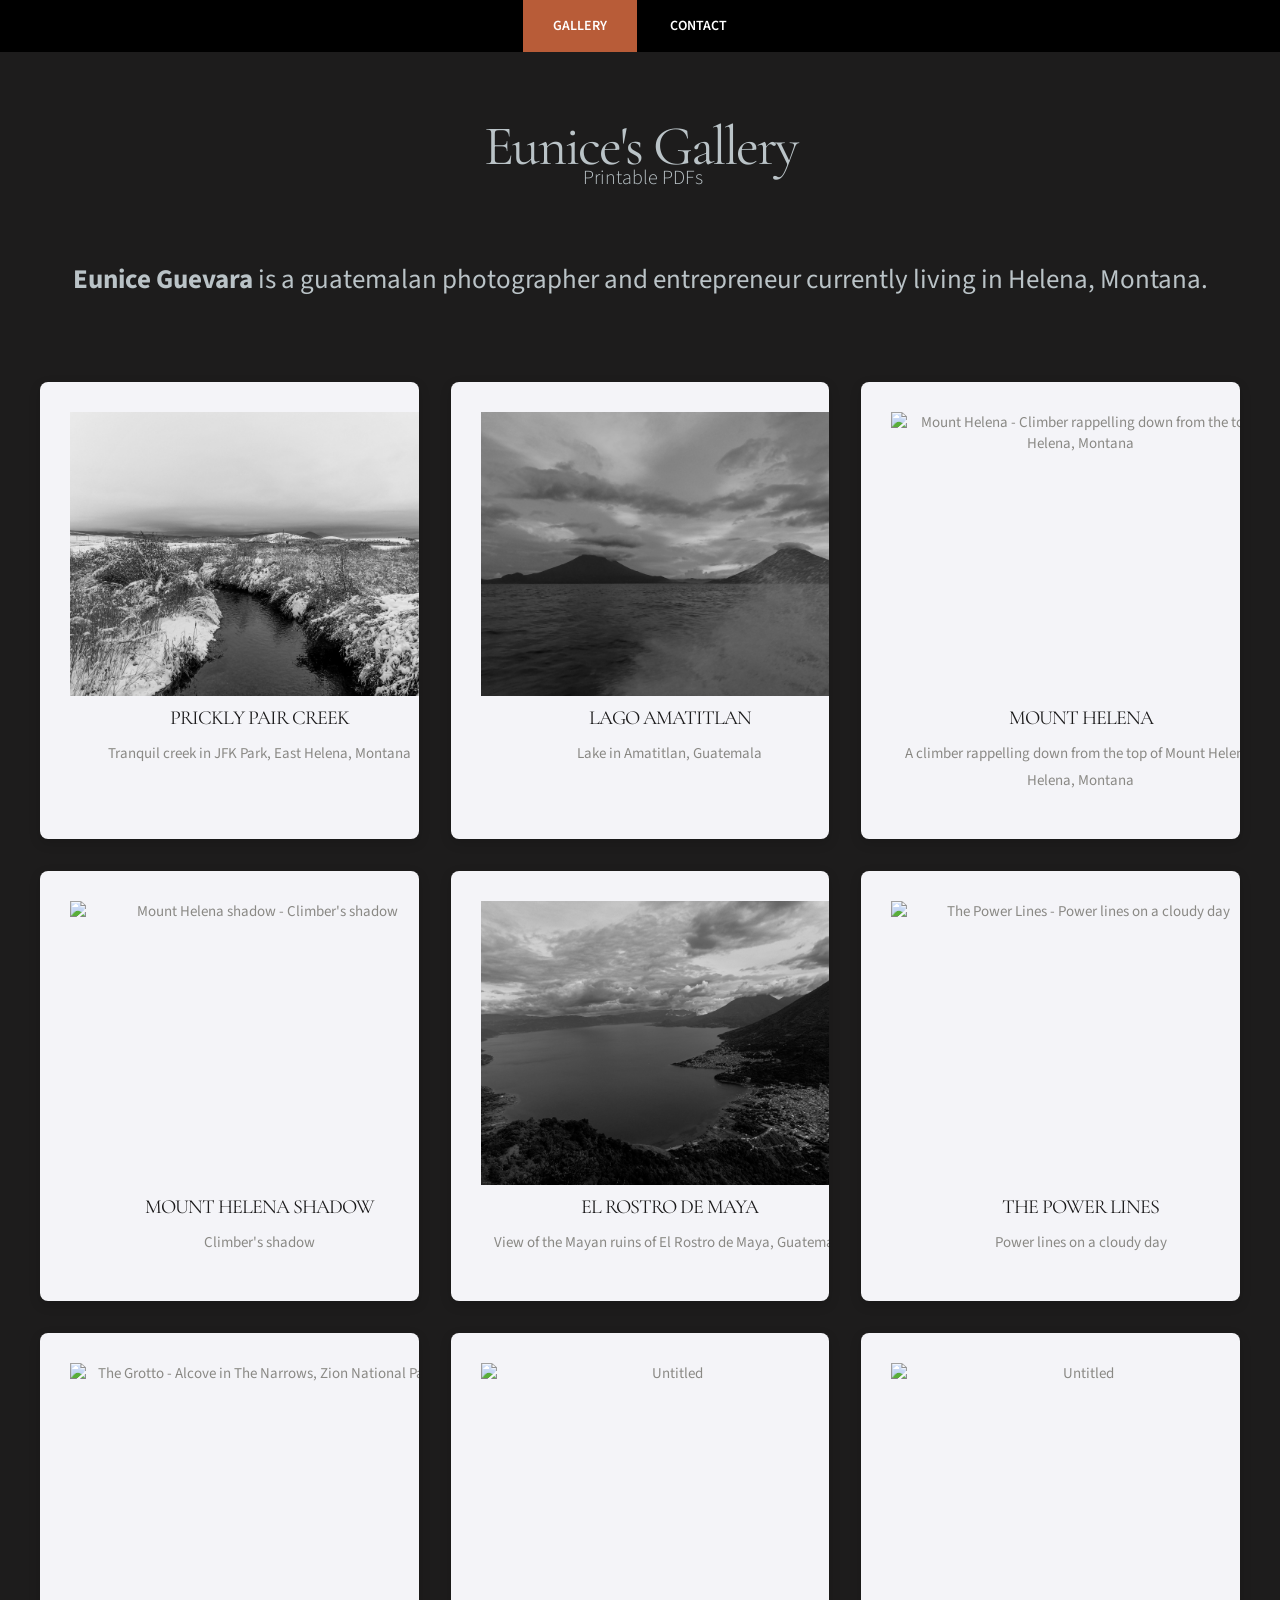
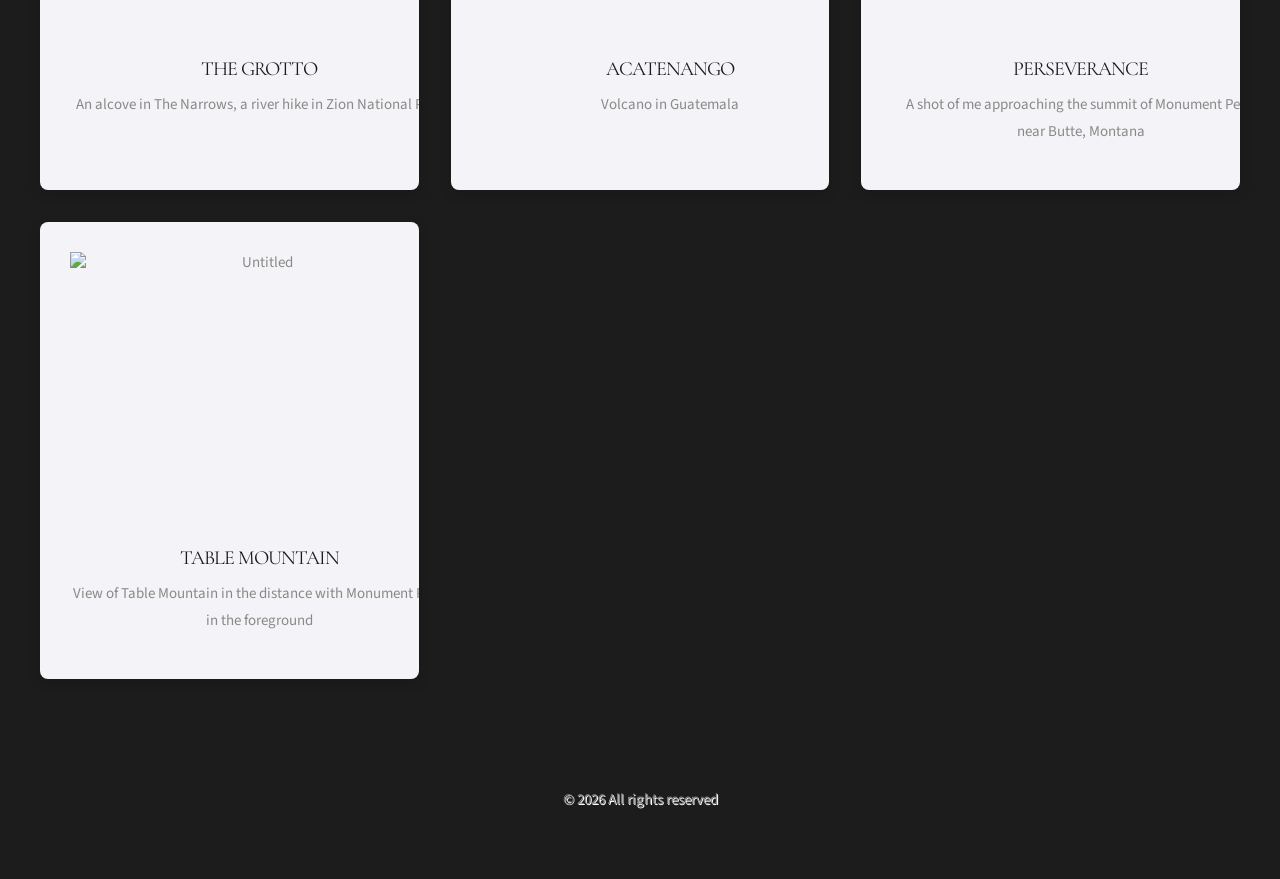
==== commit bc049616: "Added more images" ====
--- a/index.html
+++ b/index.html
@@ -183,8 +183,8 @@
             <div class="image">
               <img src="images/img08.jpeg" alt="Untitled" loading="lazy" />
             </div>
-            <h2>Untitled</h2>
-            <p>Description pending</p>
+            <h2>Acatenango</h2>
+            <p>Volcano in Guatemala</p>
             <stripe-buy-button
               buy-button-id="buy_btn_1Sq5bWKUX8A6YKZTc5hW4Otv"
               publishable-key="pk_live_51Sq2UMKUX8A6YKZTf3K6FGjm3uSjKc6N1aVBlpiPwycsDrg4EuptDWlajyxAMnk3LKfbqgIzJBABtNKM85NfWaEQ00SkptkQhx"
@@ -197,8 +197,22 @@
             <div class="image">
               <img src="images/img09.jpeg" alt="Untitled" loading="lazy" />
             </div>
-            <h2>Untitled</h2>
-            <p>Description pending</p>
+            <h2>Perseverance</h2>
+            <p>A shot of me approaching the summit of Monument Peak near Butte, Montana</p>
+            <stripe-buy-button
+              buy-button-id="buy_btn_1Sq5bWKUX8A6YKZTc5hW4Otv"
+              publishable-key="pk_live_51Sq2UMKUX8A6YKZTf3K6FGjm3uSjKc6N1aVBlpiPwycsDrg4EuptDWlajyxAMnk3LKfbqgIzJBABtNKM85NfWaEQ00SkptkQhx"
+            >
+            </stripe-buy-button>
+          </div>
+        </div>
+        <div class="box-style">
+          <div class="content">
+            <div class="image">
+              <img src="images/img10.jpeg" alt="Untitled" loading="lazy" />
+            </div>
+            <h2>Table Mountain</h2>
+            <p>View of Table Mountain in the distance with Monument Peak in the foreground</p>
             <stripe-buy-button
               buy-button-id="buy_btn_1Sq5bWKUX8A6YKZTc5hW4Otv"
               publishable-key="pk_live_51Sq2UMKUX8A6YKZTf3K6FGjm3uSjKc6N1aVBlpiPwycsDrg4EuptDWlajyxAMnk3LKfbqgIzJBABtNKM85NfWaEQ00SkptkQhx"
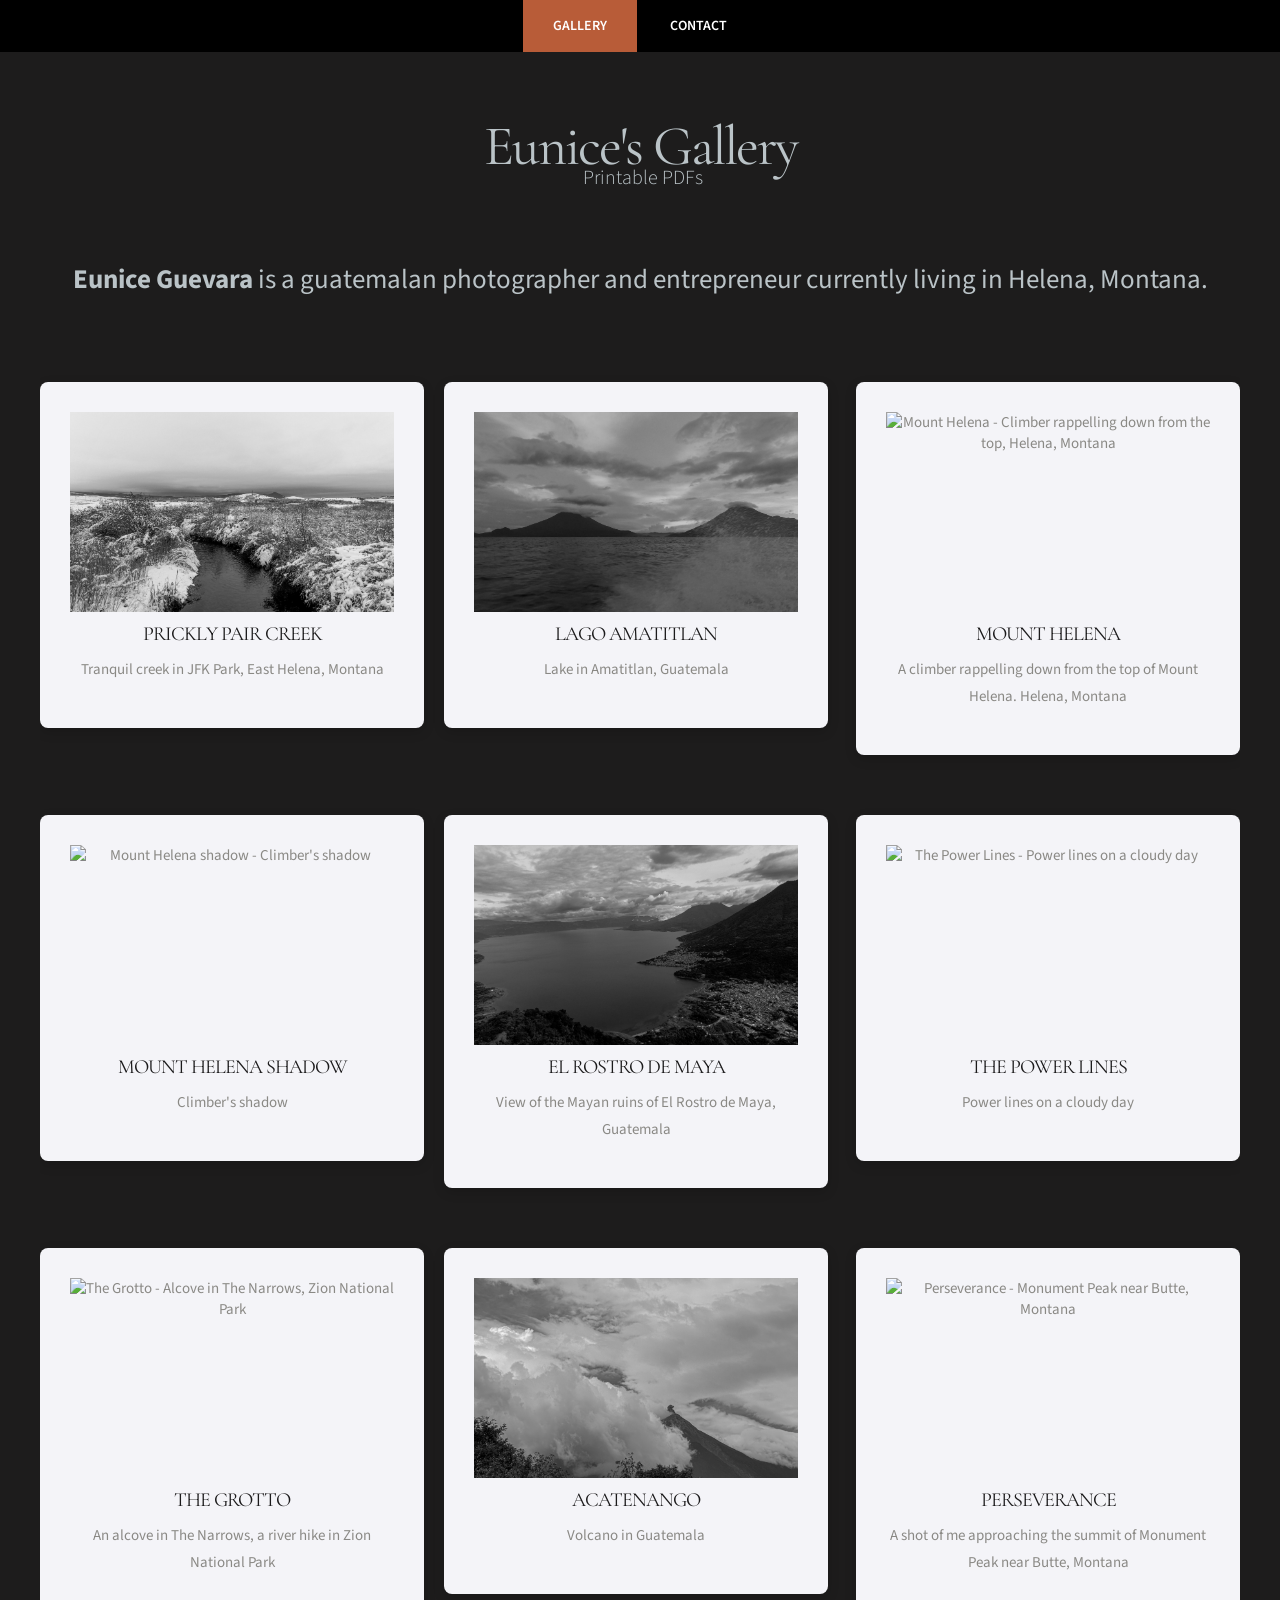
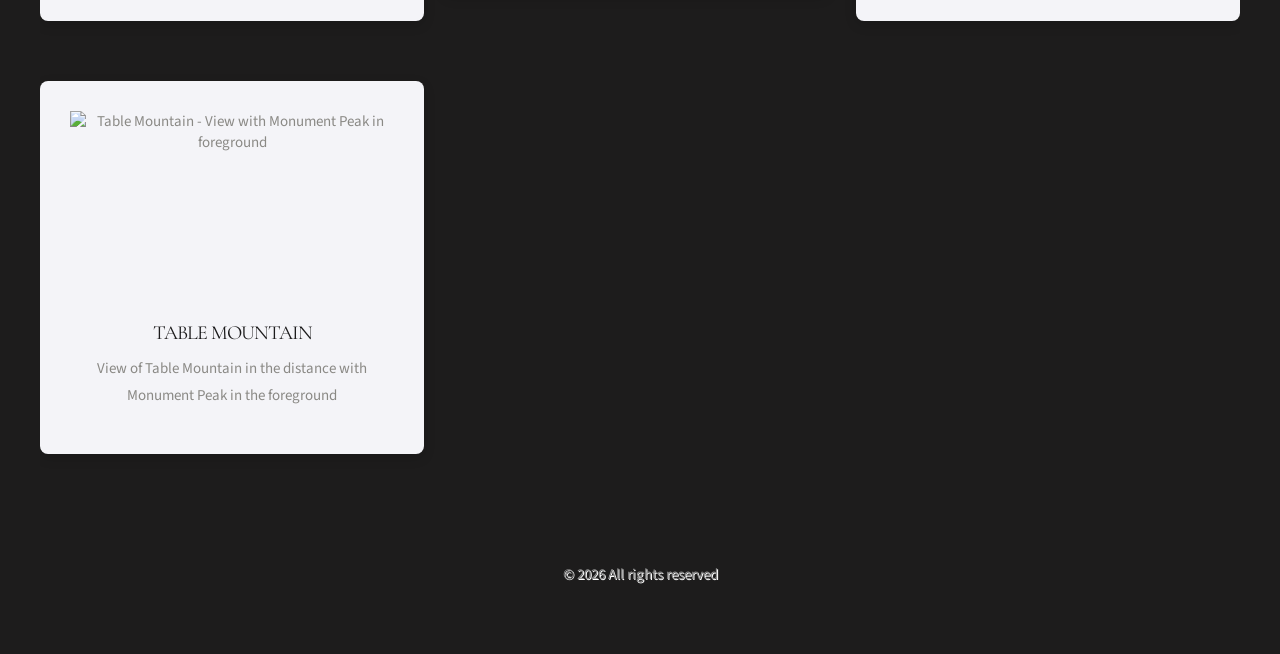
==== commit e81cac3e: "reverted layout to non-responsive design" ====
--- a/index.html
+++ b/index.html
@@ -37,187 +37,171 @@
           </div>
         </div>
       </div>
-      <div class="gallery-grid container">
-        <div class="box-style">
-          <div class="content">
-            <div class="image">
-              <img
-                src="images/img01.jpeg"
-                alt="Prickly Pair Creek - Tranquil creek in JFK Park, East Helena, Montana"
-              />
-            </div>
-            <h2>Prickly Pair Creek</h2>
-            <p>Tranquil creek in JFK Park, East Helena, Montana</p>
-            <stripe-buy-button
-              buy-button-id="buy_btn_1Sq5bWKUX8A6YKZTc5hW4Otv"
-              publishable-key="pk_live_51Sq2UMKUX8A6YKZTf3K6FGjm3uSjKc6N1aVBlpiPwycsDrg4EuptDWlajyxAMnk3LKfbqgIzJBABtNKM85NfWaEQ00SkptkQhx"
-            >
-            </stripe-buy-button>
-
-            <!-- <div>
-  <style type="text/css">
-    .pp-62KWH99VJ77AY{ text-align:center;border:none;border-radius:0.25rem;min-width:11.625rem;padding:0 2rem;height:2.625rem;font-weight:bold;background-color:#FFD140;color:#000000;font-family:"Helvetica Neue",Arial,sans-serif;font-size:1rem;line-height:1.25rem;cursor:pointer; }
-  </style>
-  <form action="https://www.paypal.com/ncp/payment/62KWH99VJ77AY" method="post" target="_blank" style="display:inline-grid;justify-items:center;align-content:start;gap:0.5rem;">
-    <input class="pp-62KWH99VJ77AY" type="submit" value="Buy Now" />
-    <img src="https://www.paypalobjects.com/images/Debit_Credit_APM.svg" alt="cards" />
-    <div style="font-size:0.75rem;">
-      Powered by
-      <img src="https://www.paypalobjects.com/paypal-ui/logos/svg/paypal-wordmark-color.svg" alt="paypal" style="height:0.875rem;vertical-align:middle;" />
-    </div>
-  </form>
-</div> -->
-          </div>
-        </div>
-        <div class="box-style">
-          <div class="content">
-            <div class="image">
-              <img
-                src="images/img02.jpeg"
-                alt="LAGO Amatitlan - Lake in Amatitlan, Guatemala"
-              />
-            </div>
-            <h2>LAGO Amatitlan</h2>
-            <p>Lake in Amatitlan, Guatemala</p>
-            <stripe-buy-button
-              buy-button-id="buy_btn_1Sq5bWKUX8A6YKZTc5hW4Otv"
-              publishable-key="pk_live_51Sq2UMKUX8A6YKZTf3K6FGjm3uSjKc6N1aVBlpiPwycsDrg4EuptDWlajyxAMnk3LKfbqgIzJBABtNKM85NfWaEQ00SkptkQhx"
-            >
-            </stripe-buy-button>
-          </div>
-        </div>
-        <div class="box-style">
-          <div class="content">
-            <div class="image">
-              <img
-                src="images/img03.jpeg"
-                alt="Mount Helena - Climber rappelling down from the top, Helena, Montana"
-              />
-            </div>
-            <h2>Mount Helena</h2>
-            <p>
-              A climber rappelling down from the top of Mount Helena. Helena,
-              Montana
-            </p>
-            <stripe-buy-button
-              buy-button-id="buy_btn_1Sq5bWKUX8A6YKZTc5hW4Otv"
-              publishable-key="pk_live_51Sq2UMKUX8A6YKZTf3K6FGjm3uSjKc6N1aVBlpiPwycsDrg4EuptDWlajyxAMnk3LKfbqgIzJBABtNKM85NfWaEQ00SkptkQhx"
-            >
-            </stripe-buy-button>
-          </div>
-        </div>
-        <div class="box-style">
-          <div class="content">
-            <div class="image">
-              <img
-                src="images/img04.jpeg"
-                alt="Mount Helena shadow - Climber's shadow"
-                loading="lazy"
-              />
-            </div>
-            <h2>Mount Helena Shadow</h2>
-            <p>Climber's shadow</p>
-            <stripe-buy-button
-              buy-button-id="buy_btn_1Sq5bWKUX8A6YKZTc5hW4Otv"
-              publishable-key="pk_live_51Sq2UMKUX8A6YKZTf3K6FGjm3uSjKc6N1aVBlpiPwycsDrg4EuptDWlajyxAMnk3LKfbqgIzJBABtNKM85NfWaEQ00SkptkQhx"
-            >
-            </stripe-buy-button>
-          </div>
-        </div>
-        <div class="box-style">
-          <div class="content">
-            <div class="image">
-              <img
-                src="images/img05.jpeg"
-                alt="El Rostro de Maya - Mayan ruins, Guatemala"
-                loading="lazy"
-              />
-            </div>
-            <h2>El Rostro de Maya</h2>
-            <p>View of the Mayan ruins of El Rostro de Maya, Guatemala</p>
-            <stripe-buy-button
-              buy-button-id="buy_btn_1Sq5bWKUX8A6YKZTc5hW4Otv"
-              publishable-key="pk_live_51Sq2UMKUX8A6YKZTf3K6FGjm3uSjKc6N1aVBlpiPwycsDrg4EuptDWlajyxAMnk3LKfbqgIzJBABtNKM85NfWaEQ00SkptkQhx"
-            >
-            </stripe-buy-button>
-          </div>
-        </div>
-        <div class="box-style">
-          <div class="content">
-            <div class="image">
-              <img
-                src="images/img06.jpeg"
-                alt="The Power Lines - Power lines on a cloudy day"
-                loading="lazy"
-              />
-            </div>
-            <h2>The Power Lines</h2>
-            <p>Power lines on a cloudy day</p>
-            <stripe-buy-button
-              buy-button-id="buy_btn_1Sq5bWKUX8A6YKZTc5hW4Otv"
-              publishable-key="pk_live_51Sq2UMKUX8A6YKZTf3K6FGjm3uSjKc6N1aVBlpiPwycsDrg4EuptDWlajyxAMnk3LKfbqgIzJBABtNKM85NfWaEQ00SkptkQhx"
-            >
-            </stripe-buy-button>
-          </div>
-        </div>
-        <div class="box-style">
-          <div class="content">
-            <div class="image">
-              <img
-                src="images/img07.jpeg"
-                alt="The Grotto - Alcove in The Narrows, Zion National Park"
-                loading="lazy"
-              />
-            </div>
-            <h2>The Grotto</h2>
-            <p>An alcove in The Narrows, a river hike in Zion National Park</p>
-            <stripe-buy-button
-              buy-button-id="buy_btn_1Sq5bWKUX8A6YKZTc5hW4Otv"
-              publishable-key="pk_live_51Sq2UMKUX8A6YKZTf3K6FGjm3uSjKc6N1aVBlpiPwycsDrg4EuptDWlajyxAMnk3LKfbqgIzJBABtNKM85NfWaEQ00SkptkQhx"
-            >
-            </stripe-buy-button>
-          </div>
-        </div>
-        <div class="box-style">
-          <div class="content">
-            <div class="image">
-              <img src="images/img08.jpeg" alt="Untitled" loading="lazy" />
-            </div>
-            <h2>Acatenango</h2>
-            <p>Volcano in Guatemala</p>
-            <stripe-buy-button
-              buy-button-id="buy_btn_1Sq5bWKUX8A6YKZTc5hW4Otv"
-              publishable-key="pk_live_51Sq2UMKUX8A6YKZTf3K6FGjm3uSjKc6N1aVBlpiPwycsDrg4EuptDWlajyxAMnk3LKfbqgIzJBABtNKM85NfWaEQ00SkptkQhx"
-            >
-            </stripe-buy-button>
-          </div>
-        </div>
-        <div class="box-style">
-          <div class="content">
-            <div class="image">
-              <img src="images/img09.jpeg" alt="Untitled" loading="lazy" />
-            </div>
-            <h2>Perseverance</h2>
-            <p>A shot of me approaching the summit of Monument Peak near Butte, Montana</p>
-            <stripe-buy-button
-              buy-button-id="buy_btn_1Sq5bWKUX8A6YKZTc5hW4Otv"
-              publishable-key="pk_live_51Sq2UMKUX8A6YKZTf3K6FGjm3uSjKc6N1aVBlpiPwycsDrg4EuptDWlajyxAMnk3LKfbqgIzJBABtNKM85NfWaEQ00SkptkQhx"
-            >
-            </stripe-buy-button>
-          </div>
-        </div>
-        <div class="box-style">
-          <div class="content">
-            <div class="image">
-              <img src="images/img10.jpeg" alt="Untitled" loading="lazy" />
-            </div>
-            <h2>Table Mountain</h2>
-            <p>View of Table Mountain in the distance with Monument Peak in the foreground</p>
-            <stripe-buy-button
-              buy-button-id="buy_btn_1Sq5bWKUX8A6YKZTc5hW4Otv"
-              publishable-key="pk_live_51Sq2UMKUX8A6YKZTf3K6FGjm3uSjKc6N1aVBlpiPwycsDrg4EuptDWlajyxAMnk3LKfbqgIzJBABtNKM85NfWaEQ00SkptkQhx"
-            >
-            </stripe-buy-button>
+      <div class="three-column container">
+        <div class="tbox1">
+          <div class="box-style">
+            <div class="content">
+              <div class="image">
+                <img src="images/img01.jpeg" width="324" height="200" alt="Prickly Pair Creek - Tranquil creek in JFK Park, East Helena, Montana" />
+              </div>
+              <h2>Prickly Pair Creek</h2>
+              <p>Tranquil creek in JFK Park, East Helena, Montana</p>
+              <stripe-buy-button
+                buy-button-id="buy_btn_1Sq5bWKUX8A6YKZTc5hW4Otv"
+                publishable-key="pk_live_51Sq2UMKUX8A6YKZTf3K6FGjm3uSjKc6N1aVBlpiPwycsDrg4EuptDWlajyxAMnk3LKfbqgIzJBABtNKM85NfWaEQ00SkptkQhx"
+              >
+              </stripe-buy-button>
+            </div>
+          </div>
+        </div>
+        <div class="tbox2">
+          <div class="box-style">
+            <div class="content">
+              <div class="image">
+                <img src="images/img02.jpeg" width="324" height="200" alt="LAGO Amatitlan - Lake in Amatitlan, Guatemala" />
+              </div>
+              <h2>LAGO Amatitlan</h2>
+              <p>Lake in Amatitlan, Guatemala</p>
+              <stripe-buy-button
+                buy-button-id="buy_btn_1Sq5bWKUX8A6YKZTc5hW4Otv"
+                publishable-key="pk_live_51Sq2UMKUX8A6YKZTf3K6FGjm3uSjKc6N1aVBlpiPwycsDrg4EuptDWlajyxAMnk3LKfbqgIzJBABtNKM85NfWaEQ00SkptkQhx"
+              >
+              </stripe-buy-button>
+            </div>
+          </div>
+        </div>
+        <div class="tbox3">
+          <div class="box-style">
+            <div class="content">
+              <div class="image">
+                <img src="images/img03.jpeg" width="324" height="200" alt="Mount Helena - Climber rappelling down from the top, Helena, Montana" />
+              </div>
+              <h2>Mount Helena</h2>
+              <p>A climber rappelling down from the top of Mount Helena. Helena, Montana</p>
+              <stripe-buy-button
+                buy-button-id="buy_btn_1Sq5bWKUX8A6YKZTc5hW4Otv"
+                publishable-key="pk_live_51Sq2UMKUX8A6YKZTf3K6FGjm3uSjKc6N1aVBlpiPwycsDrg4EuptDWlajyxAMnk3LKfbqgIzJBABtNKM85NfWaEQ00SkptkQhx"
+              >
+              </stripe-buy-button>
+            </div>
+          </div>
+        </div>
+      </div>
+      <div class="three-column container">
+        <div class="tbox1">
+          <div class="box-style">
+            <div class="content">
+              <div class="image">
+                <img src="images/img04.jpeg" width="324" height="200" alt="Mount Helena shadow - Climber's shadow" />
+              </div>
+              <h2>Mount Helena Shadow</h2>
+              <p>Climber's shadow</p>
+              <stripe-buy-button
+                buy-button-id="buy_btn_1Sq5bWKUX8A6YKZTc5hW4Otv"
+                publishable-key="pk_live_51Sq2UMKUX8A6YKZTf3K6FGjm3uSjKc6N1aVBlpiPwycsDrg4EuptDWlajyxAMnk3LKfbqgIzJBABtNKM85NfWaEQ00SkptkQhx"
+              >
+              </stripe-buy-button>
+            </div>
+          </div>
+        </div>
+        <div class="tbox2">
+          <div class="box-style">
+            <div class="content">
+              <div class="image">
+                <img src="images/img05.jpeg" width="324" height="200" alt="El Rostro de Maya - Mayan ruins, Guatemala" />
+              </div>
+              <h2>El Rostro de Maya</h2>
+              <p>View of the Mayan ruins of El Rostro de Maya, Guatemala</p>
+              <stripe-buy-button
+                buy-button-id="buy_btn_1Sq5bWKUX8A6YKZTc5hW4Otv"
+                publishable-key="pk_live_51Sq2UMKUX8A6YKZTf3K6FGjm3uSjKc6N1aVBlpiPwycsDrg4EuptDWlajyxAMnk3LKfbqgIzJBABtNKM85NfWaEQ00SkptkQhx"
+              >
+              </stripe-buy-button>
+            </div>
+          </div>
+        </div>
+        <div class="tbox3">
+          <div class="box-style">
+            <div class="content">
+              <div class="image">
+                <img src="images/img06.jpeg" width="324" height="200" alt="The Power Lines - Power lines on a cloudy day" />
+              </div>
+              <h2>The Power Lines</h2>
+              <p>Power lines on a cloudy day</p>
+              <stripe-buy-button
+                buy-button-id="buy_btn_1Sq5bWKUX8A6YKZTc5hW4Otv"
+                publishable-key="pk_live_51Sq2UMKUX8A6YKZTf3K6FGjm3uSjKc6N1aVBlpiPwycsDrg4EuptDWlajyxAMnk3LKfbqgIzJBABtNKM85NfWaEQ00SkptkQhx"
+              >
+              </stripe-buy-button>
+            </div>
+          </div>
+        </div>
+      </div>
+      <div class="three-column container">
+        <div class="tbox1">
+          <div class="box-style">
+            <div class="content">
+              <div class="image">
+                <img src="images/img07.jpeg" width="324" height="200" alt="The Grotto - Alcove in The Narrows, Zion National Park" />
+              </div>
+              <h2>The Grotto</h2>
+              <p>An alcove in The Narrows, a river hike in Zion National Park</p>
+              <stripe-buy-button
+                buy-button-id="buy_btn_1Sq5bWKUX8A6YKZTc5hW4Otv"
+                publishable-key="pk_live_51Sq2UMKUX8A6YKZTf3K6FGjm3uSjKc6N1aVBlpiPwycsDrg4EuptDWlajyxAMnk3LKfbqgIzJBABtNKM85NfWaEQ00SkptkQhx"
+              >
+              </stripe-buy-button>
+            </div>
+          </div>
+        </div>
+        <div class="tbox2">
+          <div class="box-style">
+            <div class="content">
+              <div class="image">
+                <img src="images/img08.jpeg" width="324" height="200" alt="Acatenango - Volcano in Guatemala" />
+              </div>
+              <h2>Acatenango</h2>
+              <p>Volcano in Guatemala</p>
+              <stripe-buy-button
+                buy-button-id="buy_btn_1Sq5bWKUX8A6YKZTc5hW4Otv"
+                publishable-key="pk_live_51Sq2UMKUX8A6YKZTf3K6FGjm3uSjKc6N1aVBlpiPwycsDrg4EuptDWlajyxAMnk3LKfbqgIzJBABtNKM85NfWaEQ00SkptkQhx"
+              >
+              </stripe-buy-button>
+            </div>
+          </div>
+        </div>
+        <div class="tbox3">
+          <div class="box-style">
+            <div class="content">
+              <div class="image">
+                <img src="images/img09.jpeg" width="324" height="200" alt="Perseverance - Monument Peak near Butte, Montana" />
+              </div>
+              <h2>Perseverance</h2>
+              <p>A shot of me approaching the summit of Monument Peak near Butte, Montana</p>
+              <stripe-buy-button
+                buy-button-id="buy_btn_1Sq5bWKUX8A6YKZTc5hW4Otv"
+                publishable-key="pk_live_51Sq2UMKUX8A6YKZTf3K6FGjm3uSjKc6N1aVBlpiPwycsDrg4EuptDWlajyxAMnk3LKfbqgIzJBABtNKM85NfWaEQ00SkptkQhx"
+              >
+              </stripe-buy-button>
+            </div>
+          </div>
+        </div>
+      </div>
+      <div class="three-column container">
+        <div class="tbox1">
+          <div class="box-style">
+            <div class="content">
+              <div class="image">
+                <img src="images/img10.jpeg" width="324" height="200" alt="Table Mountain - View with Monument Peak in foreground" />
+              </div>
+              <h2>Table Mountain</h2>
+              <p>View of Table Mountain in the distance with Monument Peak in the foreground</p>
+              <stripe-buy-button
+                buy-button-id="buy_btn_1Sq5bWKUX8A6YKZTc5hW4Otv"
+                publishable-key="pk_live_51Sq2UMKUX8A6YKZTf3K6FGjm3uSjKc6N1aVBlpiPwycsDrg4EuptDWlajyxAMnk3LKfbqgIzJBABtNKM85NfWaEQ00SkptkQhx"
+              >
+              </stripe-buy-button>
+            </div>
           </div>
         </div>
       </div>
@@ -230,7 +214,7 @@
     </div>
     <script>
       document
-        .querySelectorAll(".gallery-grid .image img")
+        .querySelectorAll(".box-style .image img")
         .forEach(function (img) {
           img.style.cursor = "pointer";
           img.addEventListener("click", function () {
--- a/style.css
+++ b/style.css
@@ -65,11 +65,11 @@
 }
 
 .container {
-	max-width: 1200px;
-	width: 100%;
+	width: 1200px;
 	margin: 0 auto;
-	padding: 0 1rem;
-}
+}
+
+
 
 /* Header */
 
@@ -521,23 +521,26 @@
 
 /* Three Column Content */
 
-.gallery-grid {
-	display: grid;
-	grid-template-columns: repeat(3, 1fr);
-	gap: 2rem;
+.three-column {
+	overflow: hidden;
 	padding: 10px 0 50px 0;
 }
 
-@media (max-width: 900px) {
-	.gallery-grid {
-		grid-template-columns: repeat(2, 1fr);
-	}
-}
-
-@media (max-width: 600px) {
-	.gallery-grid {
-		grid-template-columns: 1fr;
-	}
+.three-column .tbox1 {
+	float: left;
+	width: 384px;
+	margin-right: 20px;
+}
+
+.three-column .tbox2 {
+	float: left;
+	width: 384px;
+	margin-right: 20px;
+}
+
+.three-column .tbox3 {
+	float: right;
+	width: 384px;
 }
 
 .box-style {
@@ -545,9 +548,7 @@
 	text-align: center;
 	border-radius: 8px;
 	box-shadow: 0 4px 12px rgba(0, 0, 0, 0.15);
-	overflow: hidden;
-}
-
+}
 
 .box-style h2 {
 	padding: 10px 0px;
@@ -557,25 +558,23 @@
 }
 
 .box-style .image {
-	width: 100%;
-	aspect-ratio: 4/3;
-	overflow: hidden;
+	width: 324px;
 }
 
 .box-style .image img {
-	width: 100%;
-	height: 100%;
+	width: 324px;
+	height: 200px;
+	display: block;
 	object-fit: cover;
-	display: block;
 }
 
 .box-style .arrow {
 }
 
 .box-style .content {
-	overflow: hidden;
-	width: 100%;
+	width: 324px;
 	padding: 30px;
+	margin: 0 auto;
 }
 
 
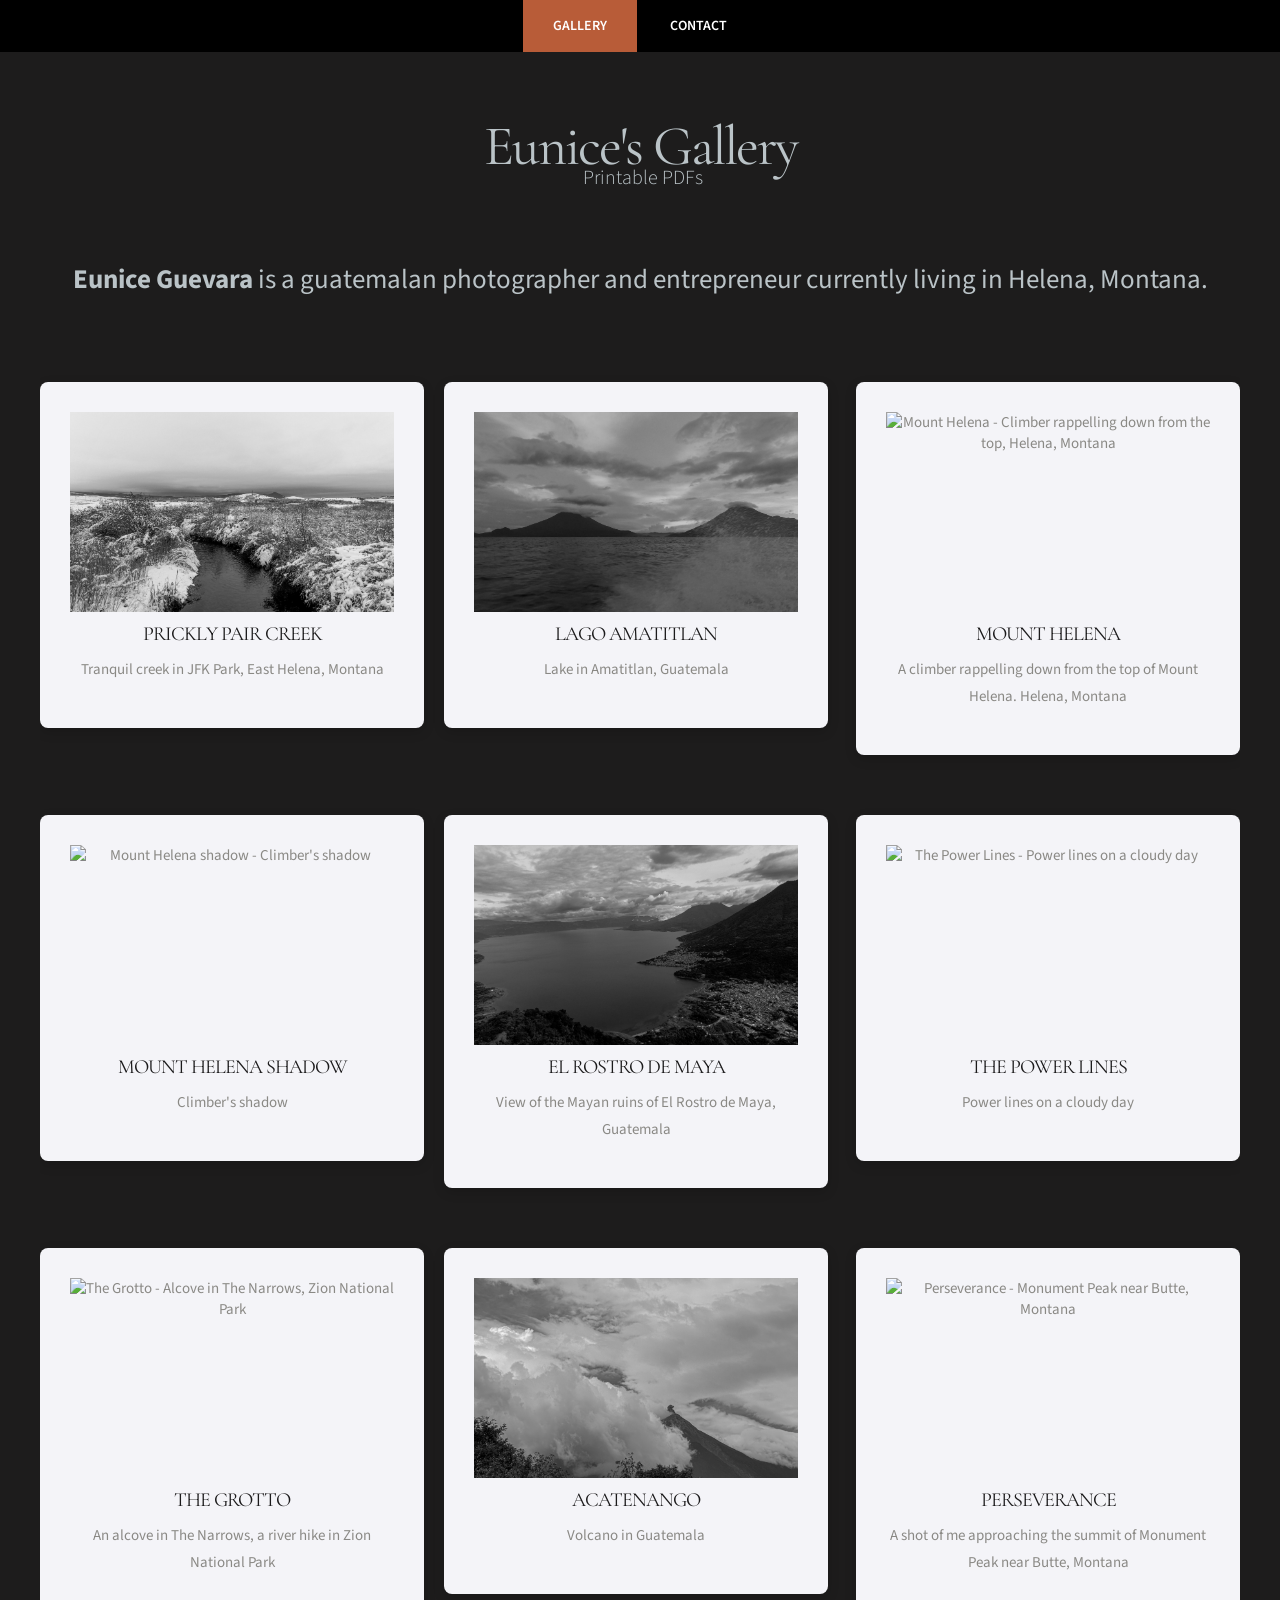
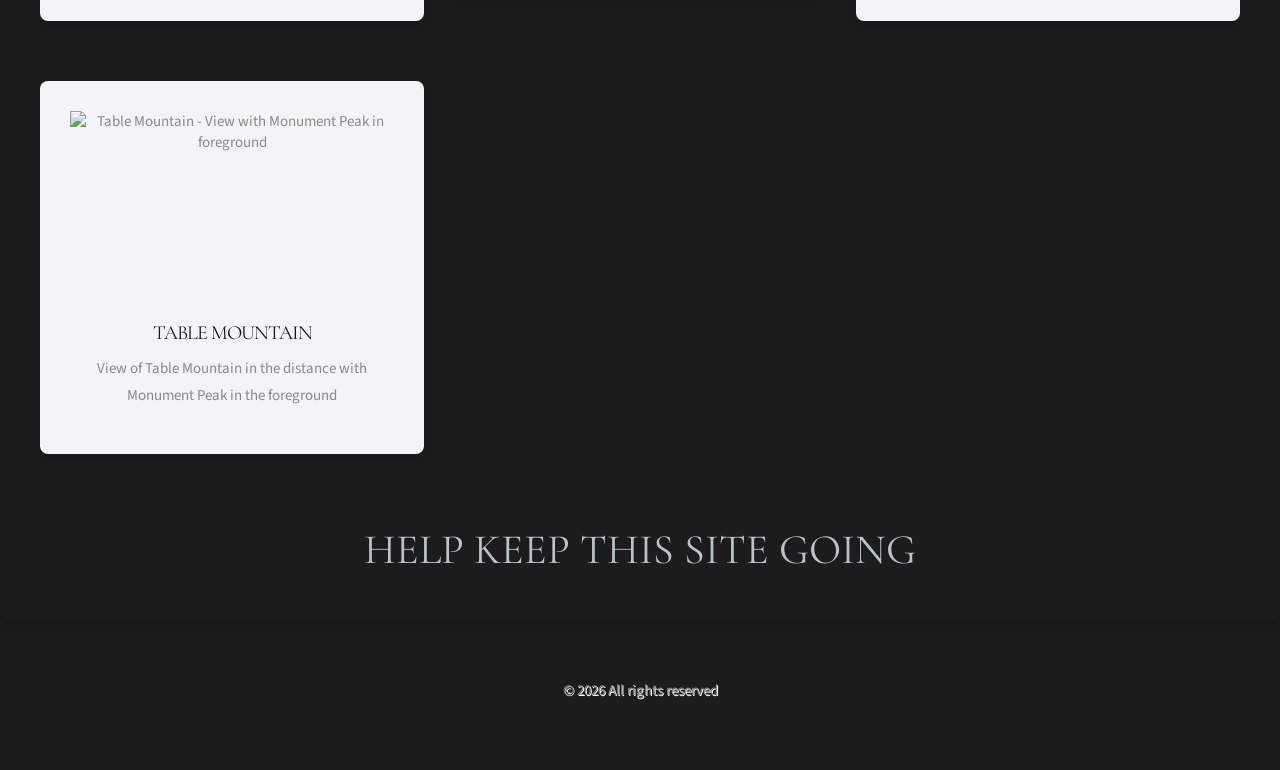
==== commit c6b8c722: "moved pay button to bottom and just one" ====
--- a/index.html
+++ b/index.html
@@ -42,15 +42,15 @@
           <div class="box-style">
             <div class="content">
               <div class="image">
-                <img src="images/img01.jpeg" width="324" height="200" alt="Prickly Pair Creek - Tranquil creek in JFK Park, East Helena, Montana" />
+                <img
+                  src="images/img01.jpeg"
+                  width="324"
+                  height="200"
+                  alt="Prickly Pair Creek - Tranquil creek in JFK Park, East Helena, Montana"
+                />
               </div>
               <h2>Prickly Pair Creek</h2>
               <p>Tranquil creek in JFK Park, East Helena, Montana</p>
-              <stripe-buy-button
-                buy-button-id="buy_btn_1Sq5bWKUX8A6YKZTc5hW4Otv"
-                publishable-key="pk_live_51Sq2UMKUX8A6YKZTf3K6FGjm3uSjKc6N1aVBlpiPwycsDrg4EuptDWlajyxAMnk3LKfbqgIzJBABtNKM85NfWaEQ00SkptkQhx"
-              >
-              </stripe-buy-button>
             </div>
           </div>
         </div>
@@ -58,15 +58,15 @@
           <div class="box-style">
             <div class="content">
               <div class="image">
-                <img src="images/img02.jpeg" width="324" height="200" alt="LAGO Amatitlan - Lake in Amatitlan, Guatemala" />
+                <img
+                  src="images/img02.jpeg"
+                  width="324"
+                  height="200"
+                  alt="LAGO Amatitlan - Lake in Amatitlan, Guatemala"
+                />
               </div>
               <h2>LAGO Amatitlan</h2>
               <p>Lake in Amatitlan, Guatemala</p>
-              <stripe-buy-button
-                buy-button-id="buy_btn_1Sq5bWKUX8A6YKZTc5hW4Otv"
-                publishable-key="pk_live_51Sq2UMKUX8A6YKZTf3K6FGjm3uSjKc6N1aVBlpiPwycsDrg4EuptDWlajyxAMnk3LKfbqgIzJBABtNKM85NfWaEQ00SkptkQhx"
-              >
-              </stripe-buy-button>
             </div>
           </div>
         </div>
@@ -74,33 +74,36 @@
           <div class="box-style">
             <div class="content">
               <div class="image">
-                <img src="images/img03.jpeg" width="324" height="200" alt="Mount Helena - Climber rappelling down from the top, Helena, Montana" />
+                <img
+                  src="images/img03.jpeg"
+                  width="324"
+                  height="200"
+                  alt="Mount Helena - Climber rappelling down from the top, Helena, Montana"
+                />
               </div>
               <h2>Mount Helena</h2>
-              <p>A climber rappelling down from the top of Mount Helena. Helena, Montana</p>
-              <stripe-buy-button
-                buy-button-id="buy_btn_1Sq5bWKUX8A6YKZTc5hW4Otv"
-                publishable-key="pk_live_51Sq2UMKUX8A6YKZTf3K6FGjm3uSjKc6N1aVBlpiPwycsDrg4EuptDWlajyxAMnk3LKfbqgIzJBABtNKM85NfWaEQ00SkptkQhx"
-              >
-              </stripe-buy-button>
-            </div>
-          </div>
-        </div>
-      </div>
-      <div class="three-column container">
-        <div class="tbox1">
-          <div class="box-style">
-            <div class="content">
-              <div class="image">
-                <img src="images/img04.jpeg" width="324" height="200" alt="Mount Helena shadow - Climber's shadow" />
+              <p>
+                A climber rappelling down from the top of Mount Helena. Helena,
+                Montana
+              </p>
+            </div>
+          </div>
+        </div>
+      </div>
+      <div class="three-column container">
+        <div class="tbox1">
+          <div class="box-style">
+            <div class="content">
+              <div class="image">
+                <img
+                  src="images/img04.jpeg"
+                  width="324"
+                  height="200"
+                  alt="Mount Helena shadow - Climber's shadow"
+                />
               </div>
               <h2>Mount Helena Shadow</h2>
               <p>Climber's shadow</p>
-              <stripe-buy-button
-                buy-button-id="buy_btn_1Sq5bWKUX8A6YKZTc5hW4Otv"
-                publishable-key="pk_live_51Sq2UMKUX8A6YKZTf3K6FGjm3uSjKc6N1aVBlpiPwycsDrg4EuptDWlajyxAMnk3LKfbqgIzJBABtNKM85NfWaEQ00SkptkQhx"
-              >
-              </stripe-buy-button>
             </div>
           </div>
         </div>
@@ -108,15 +111,15 @@
           <div class="box-style">
             <div class="content">
               <div class="image">
-                <img src="images/img05.jpeg" width="324" height="200" alt="El Rostro de Maya - Mayan ruins, Guatemala" />
+                <img
+                  src="images/img05.jpeg"
+                  width="324"
+                  height="200"
+                  alt="El Rostro de Maya - Mayan ruins, Guatemala"
+                />
               </div>
               <h2>El Rostro de Maya</h2>
               <p>View of the Mayan ruins of El Rostro de Maya, Guatemala</p>
-              <stripe-buy-button
-                buy-button-id="buy_btn_1Sq5bWKUX8A6YKZTc5hW4Otv"
-                publishable-key="pk_live_51Sq2UMKUX8A6YKZTf3K6FGjm3uSjKc6N1aVBlpiPwycsDrg4EuptDWlajyxAMnk3LKfbqgIzJBABtNKM85NfWaEQ00SkptkQhx"
-              >
-              </stripe-buy-button>
             </div>
           </div>
         </div>
@@ -124,33 +127,35 @@
           <div class="box-style">
             <div class="content">
               <div class="image">
-                <img src="images/img06.jpeg" width="324" height="200" alt="The Power Lines - Power lines on a cloudy day" />
+                <img
+                  src="images/img06.jpeg"
+                  width="324"
+                  height="200"
+                  alt="The Power Lines - Power lines on a cloudy day"
+                />
               </div>
               <h2>The Power Lines</h2>
               <p>Power lines on a cloudy day</p>
-              <stripe-buy-button
-                buy-button-id="buy_btn_1Sq5bWKUX8A6YKZTc5hW4Otv"
-                publishable-key="pk_live_51Sq2UMKUX8A6YKZTf3K6FGjm3uSjKc6N1aVBlpiPwycsDrg4EuptDWlajyxAMnk3LKfbqgIzJBABtNKM85NfWaEQ00SkptkQhx"
-              >
-              </stripe-buy-button>
-            </div>
-          </div>
-        </div>
-      </div>
-      <div class="three-column container">
-        <div class="tbox1">
-          <div class="box-style">
-            <div class="content">
-              <div class="image">
-                <img src="images/img07.jpeg" width="324" height="200" alt="The Grotto - Alcove in The Narrows, Zion National Park" />
+            </div>
+          </div>
+        </div>
+      </div>
+      <div class="three-column container">
+        <div class="tbox1">
+          <div class="box-style">
+            <div class="content">
+              <div class="image">
+                <img
+                  src="images/img07.jpeg"
+                  width="324"
+                  height="200"
+                  alt="The Grotto - Alcove in The Narrows, Zion National Park"
+                />
               </div>
               <h2>The Grotto</h2>
-              <p>An alcove in The Narrows, a river hike in Zion National Park</p>
-              <stripe-buy-button
-                buy-button-id="buy_btn_1Sq5bWKUX8A6YKZTc5hW4Otv"
-                publishable-key="pk_live_51Sq2UMKUX8A6YKZTf3K6FGjm3uSjKc6N1aVBlpiPwycsDrg4EuptDWlajyxAMnk3LKfbqgIzJBABtNKM85NfWaEQ00SkptkQhx"
-              >
-              </stripe-buy-button>
+              <p>
+                An alcove in The Narrows, a river hike in Zion National Park
+              </p>
             </div>
           </div>
         </div>
@@ -158,15 +163,15 @@
           <div class="box-style">
             <div class="content">
               <div class="image">
-                <img src="images/img08.jpeg" width="324" height="200" alt="Acatenango - Volcano in Guatemala" />
+                <img
+                  src="images/img08.jpeg"
+                  width="324"
+                  height="200"
+                  alt="Acatenango - Volcano in Guatemala"
+                />
               </div>
               <h2>Acatenango</h2>
               <p>Volcano in Guatemala</p>
-              <stripe-buy-button
-                buy-button-id="buy_btn_1Sq5bWKUX8A6YKZTc5hW4Otv"
-                publishable-key="pk_live_51Sq2UMKUX8A6YKZTf3K6FGjm3uSjKc6N1aVBlpiPwycsDrg4EuptDWlajyxAMnk3LKfbqgIzJBABtNKM85NfWaEQ00SkptkQhx"
-              >
-              </stripe-buy-button>
             </div>
           </div>
         </div>
@@ -174,37 +179,51 @@
           <div class="box-style">
             <div class="content">
               <div class="image">
-                <img src="images/img09.jpeg" width="324" height="200" alt="Perseverance - Monument Peak near Butte, Montana" />
+                <img
+                  src="images/img09.jpeg"
+                  width="324"
+                  height="200"
+                  alt="Perseverance - Monument Peak near Butte, Montana"
+                />
               </div>
               <h2>Perseverance</h2>
-              <p>A shot of me approaching the summit of Monument Peak near Butte, Montana</p>
-              <stripe-buy-button
-                buy-button-id="buy_btn_1Sq5bWKUX8A6YKZTc5hW4Otv"
-                publishable-key="pk_live_51Sq2UMKUX8A6YKZTf3K6FGjm3uSjKc6N1aVBlpiPwycsDrg4EuptDWlajyxAMnk3LKfbqgIzJBABtNKM85NfWaEQ00SkptkQhx"
-              >
-              </stripe-buy-button>
-            </div>
-          </div>
-        </div>
-      </div>
-      <div class="three-column container">
-        <div class="tbox1">
-          <div class="box-style">
-            <div class="content">
-              <div class="image">
-                <img src="images/img10.jpeg" width="324" height="200" alt="Table Mountain - View with Monument Peak in foreground" />
+              <p>
+                A shot of me approaching the summit of Monument Peak near Butte,
+                Montana
+              </p>
+            </div>
+          </div>
+        </div>
+      </div>
+      <div class="three-column container">
+        <div class="tbox1">
+          <div class="box-style">
+            <div class="content">
+              <div class="image">
+                <img
+                  src="images/img10.jpeg"
+                  width="324"
+                  height="200"
+                  alt="Table Mountain - View with Monument Peak in foreground"
+                />
               </div>
               <h2>Table Mountain</h2>
-              <p>View of Table Mountain in the distance with Monument Peak in the foreground</p>
-              <stripe-buy-button
-                buy-button-id="buy_btn_1Sq5bWKUX8A6YKZTc5hW4Otv"
-                publishable-key="pk_live_51Sq2UMKUX8A6YKZTf3K6FGjm3uSjKc6N1aVBlpiPwycsDrg4EuptDWlajyxAMnk3LKfbqgIzJBABtNKM85NfWaEQ00SkptkQhx"
-              >
-              </stripe-buy-button>
-            </div>
-          </div>
-        </div>
-      </div>
+              <p>
+                View of Table Mountain in the distance with Monument Peak in the
+                foreground
+              </p>
+            </div>
+          </div>
+        </div>
+      </div>
+    </div>
+    <div id="help-keep-going-box">
+      <h2>Help Keep This Site Going<br /></h2>
+      <stripe-buy-button
+        buy-button-id="buy_btn_1Sq5bWKUX8A6YKZTc5hW4Otv"
+        publishable-key="pk_live_51Sq2UMKUX8A6YKZTf3K6FGjm3uSjKc6N1aVBlpiPwycsDrg4EuptDWlajyxAMnk3LKfbqgIzJBABtNKM85NfWaEQ00SkptkQhx"
+      >
+      </stripe-buy-button>
     </div>
     <div id="footer">
       <p>© 2026 All rights reserved</p>
--- a/style.css
+++ b/style.css
@@ -615,4 +615,15 @@
 	max-height: 100%;
 	object-fit: contain;
 	pointer-events: none;
-}+}
+
+#help-keep-going-box {
+	background: #1d1c1c;
+	text-align: center;
+	border-radius: 8px;
+	box-shadow: 0 4px 12px rgba(0, 0, 0, 0.15);
+	padding: 20px;
+}
+
+#help-keep-going-box h2 {
+	margin-bottom: 25px;
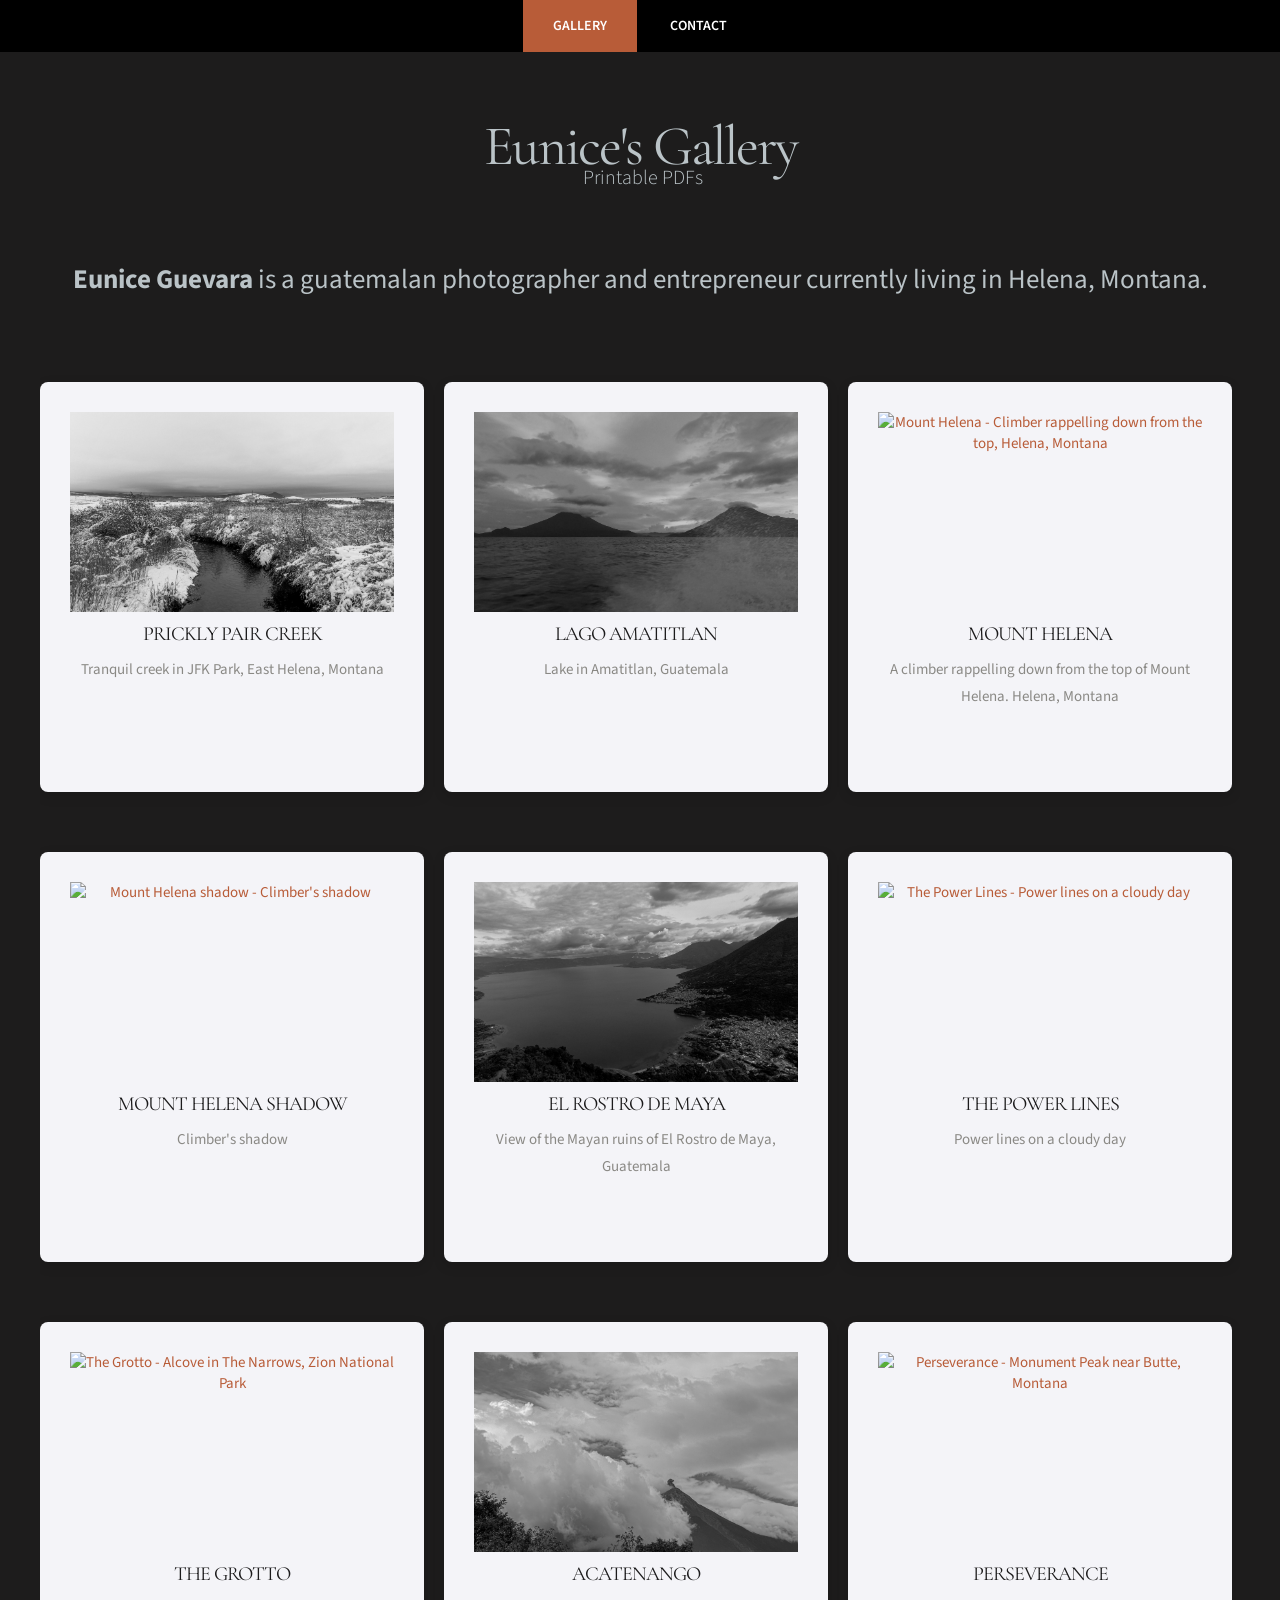
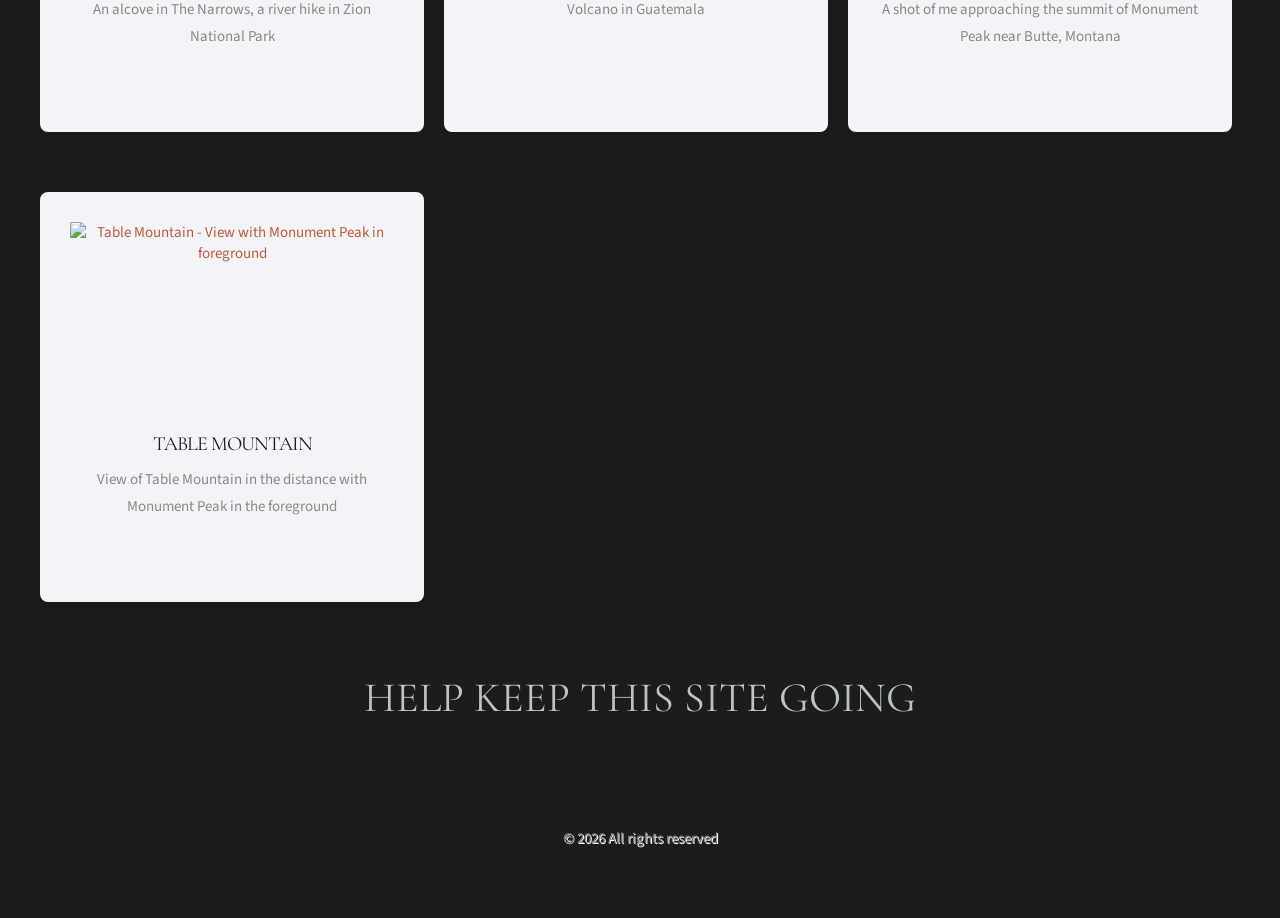
==== commit a48729af: "Add link to PDFs in new tab" ====
--- a/index.html
+++ b/index.html
@@ -42,12 +42,14 @@
           <div class="box-style">
             <div class="content">
               <div class="image">
-                <img
-                  src="images/img01.jpeg"
-                  width="324"
-                  height="200"
-                  alt="Prickly Pair Creek - Tranquil creek in JFK Park, East Helena, Montana"
-                />
+                <a href="images/Prickly_Pair_Creek.pdf" target="_blank">
+                  <img
+                    src="images/img01.jpeg"
+                    width="324"
+                    height="200"
+                    alt="Prickly Pair Creek - Tranquil creek in JFK Park, East Helena, Montana"
+                  />
+                </a>
               </div>
               <h2>Prickly Pair Creek</h2>
               <p>Tranquil creek in JFK Park, East Helena, Montana</p>
@@ -58,14 +60,16 @@
           <div class="box-style">
             <div class="content">
               <div class="image">
-                <img
-                  src="images/img02.jpeg"
-                  width="324"
-                  height="200"
-                  alt="LAGO Amatitlan - Lake in Amatitlan, Guatemala"
-                />
-              </div>
-              <h2>LAGO Amatitlan</h2>
+                <a href="images/Lago_Amatitlan.pdf" target="_blank">
+                  <img
+                    src="images/img02.jpeg"
+                    width="324"
+                    height="200"
+                    alt="LAGO Amatitlan - Lake in Amatitlan, Guatemala"
+                  />
+                </a>
+              </div>
+              <h2>Lago Amatitlan</h2>
               <p>Lake in Amatitlan, Guatemala</p>
             </div>
           </div>
@@ -74,12 +78,14 @@
           <div class="box-style">
             <div class="content">
               <div class="image">
-                <img
-                  src="images/img03.jpeg"
-                  width="324"
-                  height="200"
-                  alt="Mount Helena - Climber rappelling down from the top, Helena, Montana"
-                />
+                <a href="images/Mount_Helena.pdf" target="_blank">
+                  <img
+                    src="images/img03.jpeg"
+                    width="324"
+                    height="200"
+                    alt="Mount Helena - Climber rappelling down from the top, Helena, Montana"
+                  />
+                </a>
               </div>
               <h2>Mount Helena</h2>
               <p>
@@ -95,12 +101,14 @@
           <div class="box-style">
             <div class="content">
               <div class="image">
-                <img
-                  src="images/img04.jpeg"
-                  width="324"
-                  height="200"
-                  alt="Mount Helena shadow - Climber's shadow"
-                />
+                <a href="images/Mount_Helena_Shadow.pdf" target="_blank">
+                  <img
+                    src="images/img04.jpeg"
+                    width="324"
+                    height="200"
+                    alt="Mount Helena shadow - Climber's shadow"
+                  />
+                </a>
               </div>
               <h2>Mount Helena Shadow</h2>
               <p>Climber's shadow</p>
@@ -111,12 +119,14 @@
           <div class="box-style">
             <div class="content">
               <div class="image">
-                <img
-                  src="images/img05.jpeg"
-                  width="324"
-                  height="200"
-                  alt="El Rostro de Maya - Mayan ruins, Guatemala"
-                />
+                <a href="images/El_Rostro_de_Maya.pdf" target="_blank">
+                  <img
+                    src="images/img05.jpeg"
+                    width="324"
+                    height="200"
+                    alt="El Rostro de Maya - Mayan ruins, Guatemala"
+                  />
+                </a>
               </div>
               <h2>El Rostro de Maya</h2>
               <p>View of the Mayan ruins of El Rostro de Maya, Guatemala</p>
@@ -127,12 +137,14 @@
           <div class="box-style">
             <div class="content">
               <div class="image">
-                <img
-                  src="images/img06.jpeg"
-                  width="324"
-                  height="200"
-                  alt="The Power Lines - Power lines on a cloudy day"
-                />
+                <a href="images/The_Power_Lines.pdf" target="_blank">
+                  <img
+                    src="images/img06.jpeg"
+                    width="324"
+                    height="200"
+                    alt="The Power Lines - Power lines on a cloudy day"
+                  />
+                </a>
               </div>
               <h2>The Power Lines</h2>
               <p>Power lines on a cloudy day</p>
@@ -145,12 +157,14 @@
           <div class="box-style">
             <div class="content">
               <div class="image">
-                <img
-                  src="images/img07.jpeg"
-                  width="324"
-                  height="200"
-                  alt="The Grotto - Alcove in The Narrows, Zion National Park"
-                />
+                <a href="images/The_Grotto.pdf" target="_blank">
+                  <img
+                    src="images/img07.jpeg"
+                    width="324"
+                    height="200"
+                    alt="The Grotto - Alcove in The Narrows, Zion National Park"
+                  />
+                </a>
               </div>
               <h2>The Grotto</h2>
               <p>
@@ -163,12 +177,14 @@
           <div class="box-style">
             <div class="content">
               <div class="image">
-                <img
-                  src="images/img08.jpeg"
-                  width="324"
-                  height="200"
-                  alt="Acatenango - Volcano in Guatemala"
-                />
+                <a href="images/Acatenango.pdf" target="_blank">
+                  <img
+                    src="images/img08.jpeg"
+                    width="324"
+                    height="200"
+                    alt="Acatenango - Volcano in Guatemala"
+                  />
+                </a>
               </div>
               <h2>Acatenango</h2>
               <p>Volcano in Guatemala</p>
@@ -179,12 +195,14 @@
           <div class="box-style">
             <div class="content">
               <div class="image">
-                <img
-                  src="images/img09.jpeg"
-                  width="324"
-                  height="200"
-                  alt="Perseverance - Monument Peak near Butte, Montana"
-                />
+                <a href="images/Perseverance.pdf" target="_blank">
+                  <img
+                    src="images/img09.jpeg"
+                    width="324"
+                    height="200"
+                    alt="Perseverance - Monument Peak near Butte, Montana"
+                  />
+                </a>
               </div>
               <h2>Perseverance</h2>
               <p>
@@ -200,12 +218,14 @@
           <div class="box-style">
             <div class="content">
               <div class="image">
-                <img
-                  src="images/img10.jpeg"
-                  width="324"
-                  height="200"
-                  alt="Table Mountain - View with Monument Peak in foreground"
-                />
+                <a href="images/Table_Mountain.pdf" target="_blank">
+                  <img
+                    src="images/img10.jpeg"
+                    width="324"
+                    height="200"
+                    alt="Table Mountain - View with Monument Peak in foreground"
+                  />
+                </a>
               </div>
               <h2>Table Mountain</h2>
               <p>
--- a/style.css
+++ b/style.css
@@ -539,7 +539,7 @@
 }
 
 .three-column .tbox3 {
-	float: right;
+	float: left;
 	width: 384px;
 }
 
@@ -573,6 +573,7 @@
 
 .box-style .content {
 	width: 324px;
+	height: 350px;
 	padding: 30px;
 	margin: 0 auto;
 }
@@ -626,4 +627,5 @@
 }
 
 #help-keep-going-box h2 {
-	margin-bottom: 25px;+	margin-bottom: 25px;
+}
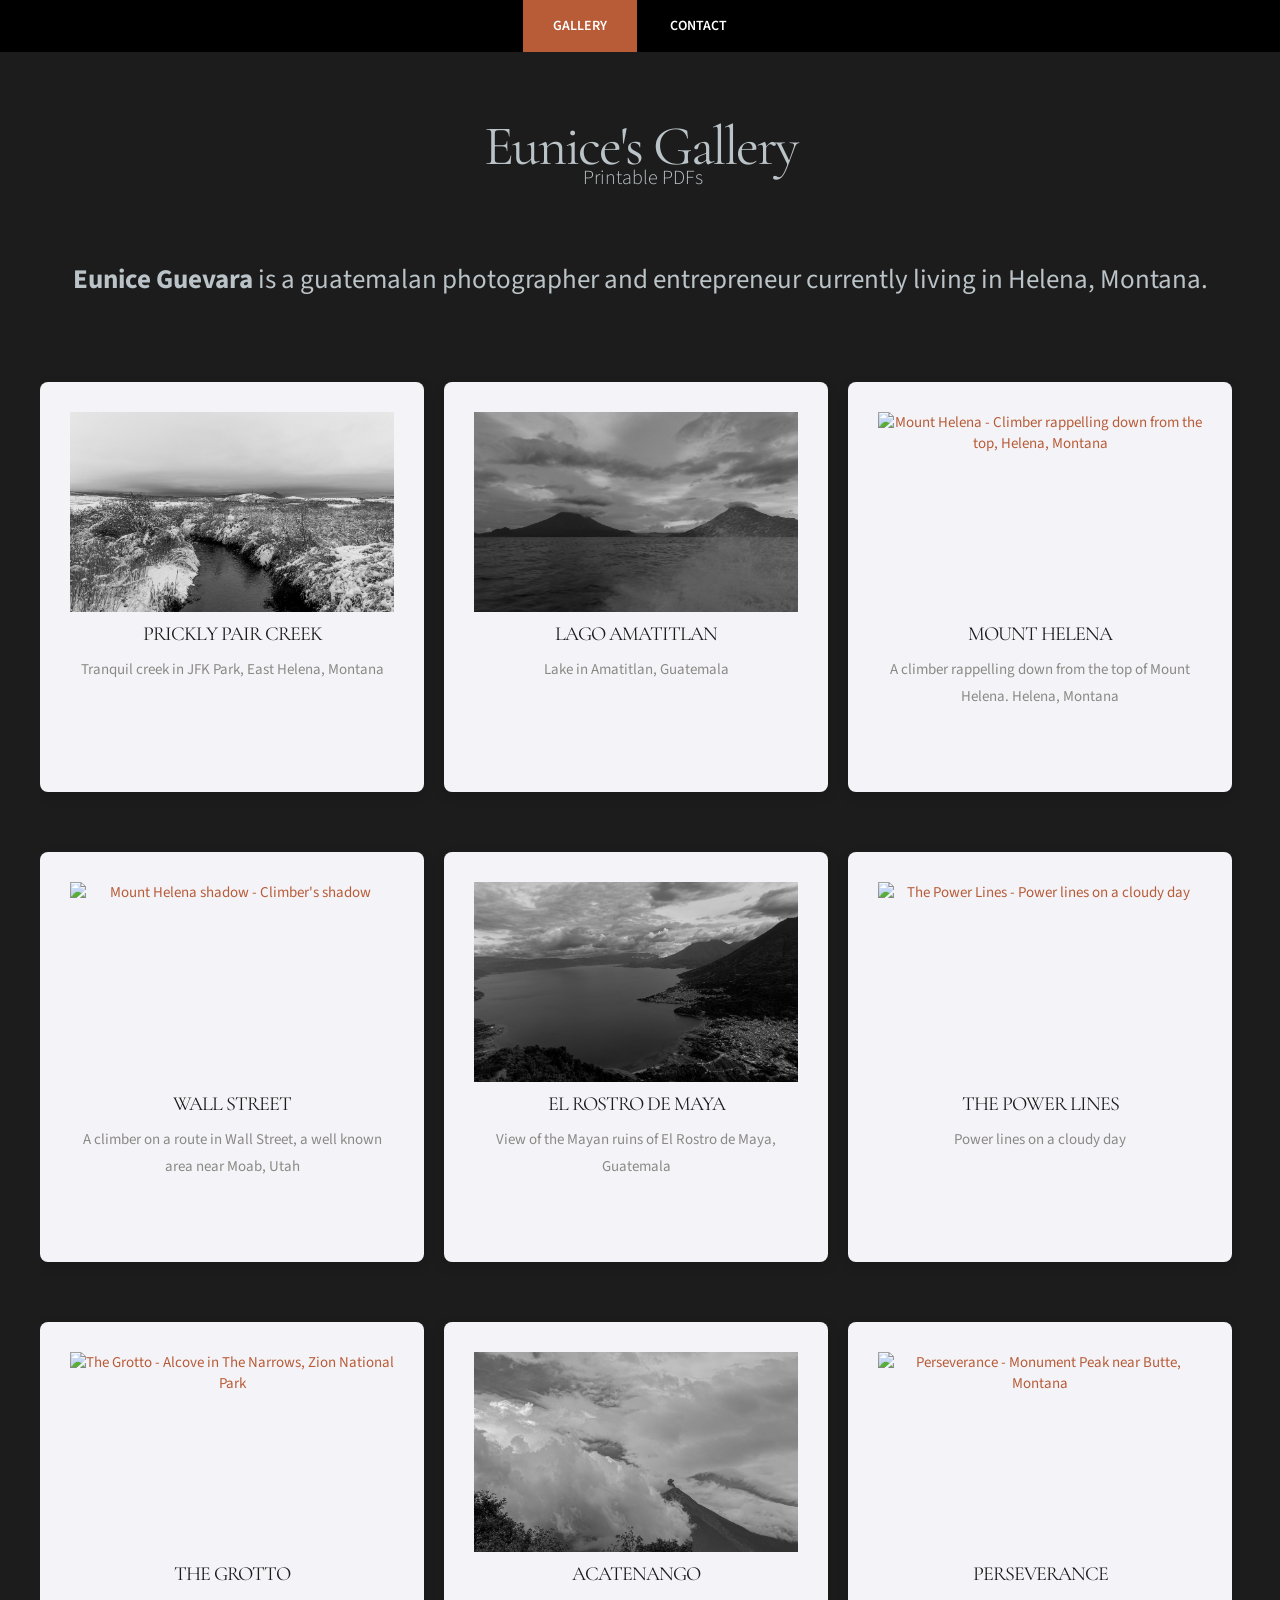
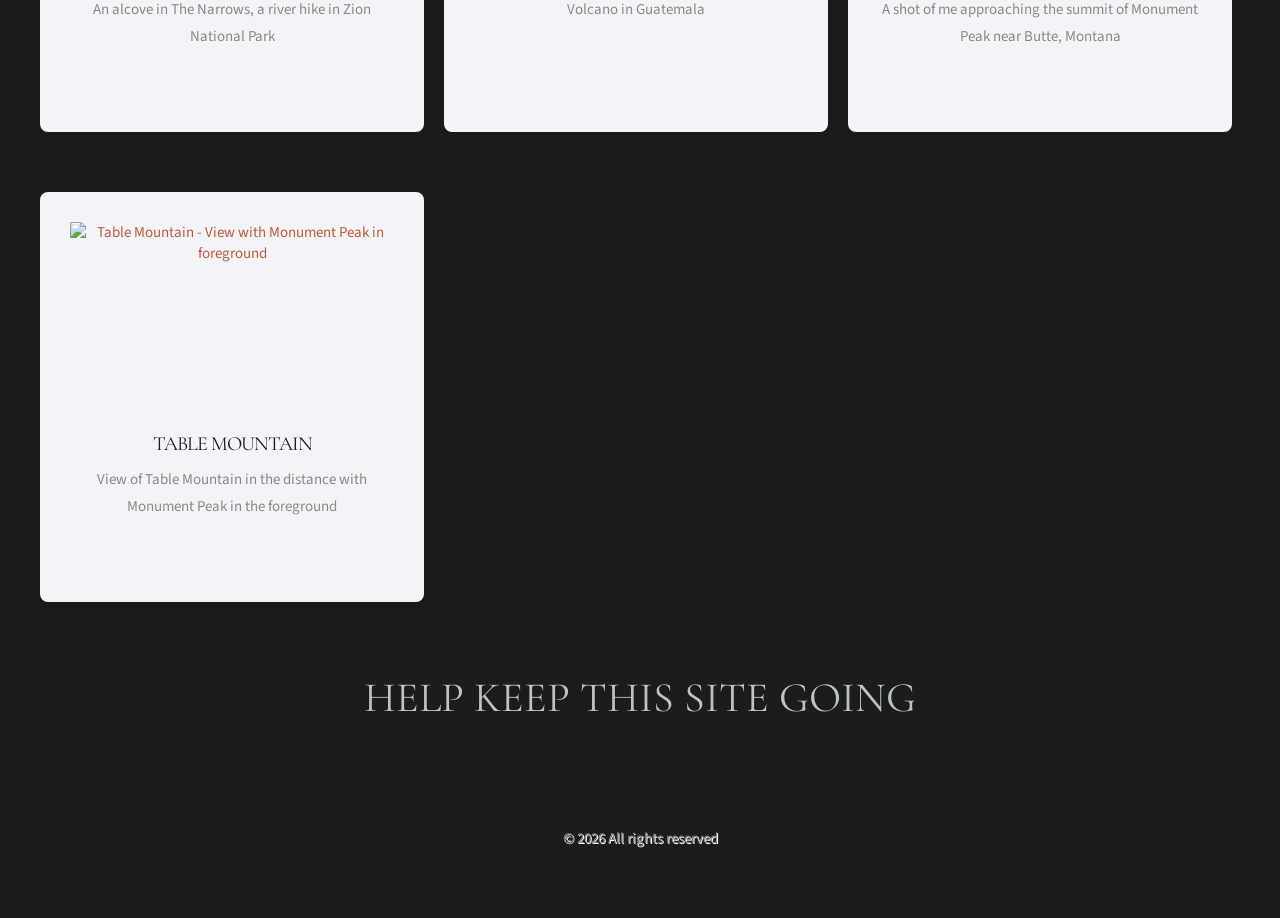
==== commit 14d7b610: "PDF changes" ====
--- a/index.html
+++ b/index.html
@@ -101,7 +101,7 @@
           <div class="box-style">
             <div class="content">
               <div class="image">
-                <a href="images/Mount_Helena_Shadow.pdf" target="_blank">
+                <a href="images/Wall_Street.pdf" target="_blank">
                   <img
                     src="images/img04.jpeg"
                     width="324"
@@ -110,8 +110,11 @@
                   />
                 </a>
               </div>
-              <h2>Mount Helena Shadow</h2>
-              <p>Climber's shadow</p>
+              <h2>Wall Street</h2>
+              <p>
+                A climber on a route in Wall Street, a well known area near
+                Moab, Utah
+              </p>
             </div>
           </div>
         </div>
@@ -248,28 +251,5 @@
     <div id="footer">
       <p>© 2026 All rights reserved</p>
     </div>
-    <div id="lightbox" aria-hidden="true">
-      <img src="" alt="" />
-    </div>
-    <script>
-      document
-        .querySelectorAll(".box-style .image img")
-        .forEach(function (img) {
-          img.style.cursor = "pointer";
-          img.addEventListener("click", function () {
-            var lb = document.getElementById("lightbox");
-            lb.querySelector("img").src = this.src;
-            lb.querySelector("img").alt = this.alt;
-            lb.classList.add("active");
-            lb.setAttribute("aria-hidden", "false");
-          });
-        });
-      document
-        .getElementById("lightbox")
-        .addEventListener("click", function () {
-          this.classList.remove("active");
-          this.setAttribute("aria-hidden", "true");
-        });
-    </script>
   </body>
 </html>
--- a/style.css
+++ b/style.css
@@ -548,6 +548,7 @@
 	text-align: center;
 	border-radius: 8px;
 	box-shadow: 0 4px 12px rgba(0, 0, 0, 0.15);
+	overflow: hidden;
 }
 
 .box-style h2 {
@@ -594,29 +595,6 @@
 	color: #FFFFFF;
 }
 
-/* Lightbox */
-#lightbox {
-	display: none;
-	position: fixed;
-	inset: 0;
-	z-index: 1000;
-	background: rgba(0, 0, 0, 0.9);
-	align-items: center;
-	justify-content: center;
-	padding: 1rem;
-	cursor: pointer;
-}
-
-#lightbox.active {
-	display: flex;
-}
-
-#lightbox img {
-	max-width: 100%;
-	max-height: 100%;
-	object-fit: contain;
-	pointer-events: none;
-}
 
 #help-keep-going-box {
 	background: #1d1c1c;
@@ -628,4 +606,41 @@
 
 #help-keep-going-box h2 {
 	margin-bottom: 25px;
+}
+
+/* Mobile responsive */
+
+@media (max-width: 1220px) {
+	.container {
+		width: 100%;
+		padding: 0 1rem;
+		box-sizing: border-box;
+	}
+}
+
+@media (max-width: 900px) {
+	.three-column .tbox1,
+	.three-column .tbox2,
+	.three-column .tbox3 {
+		float: none;
+		width: 100%;
+		margin-right: 0;
+		margin-bottom: 1rem;
+	}
+
+	.box-style .content,
+	.box-style .image,
+	.box-style .image a,
+	.box-style .image img {
+		width: 100%;
+	}
+
+	.box-style .content {
+		height: auto;
+		box-sizing: border-box;
+	}
+
+	.box-style .image img {
+		height: auto;
+	}
 }
